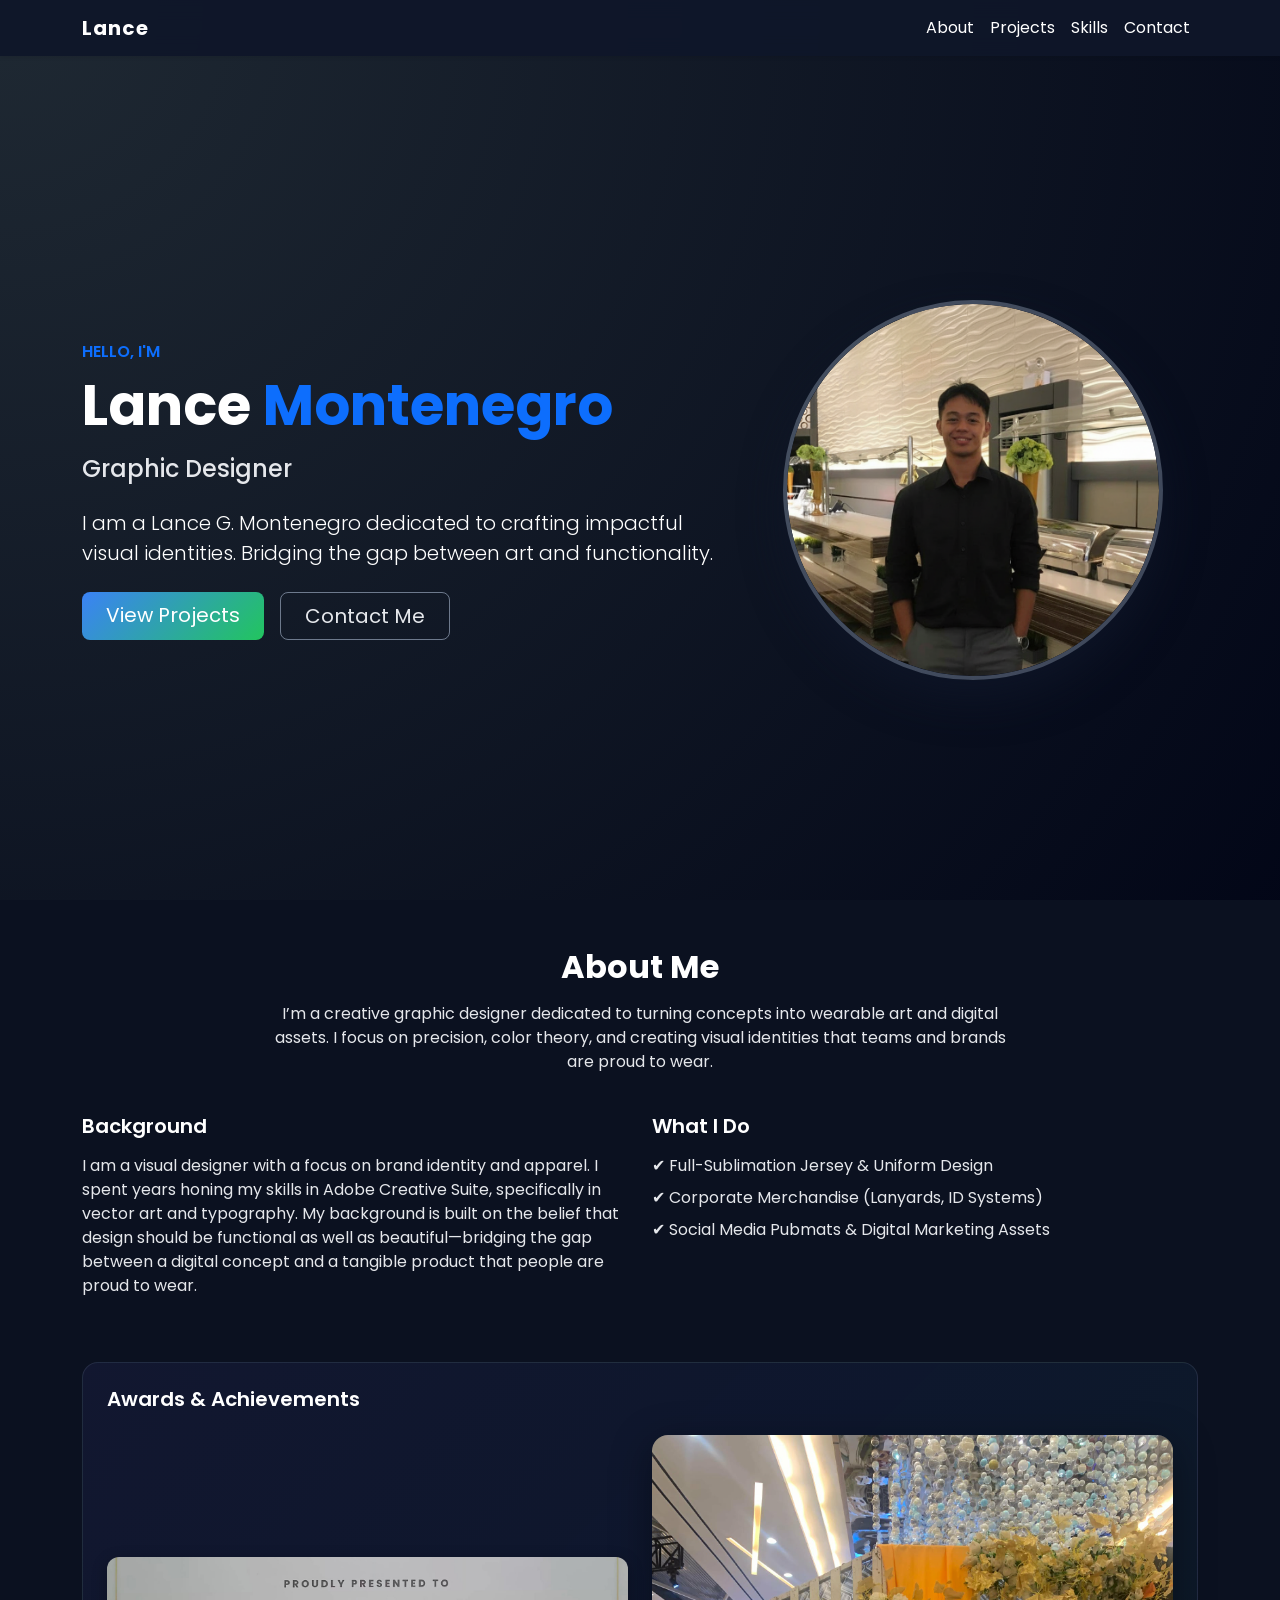
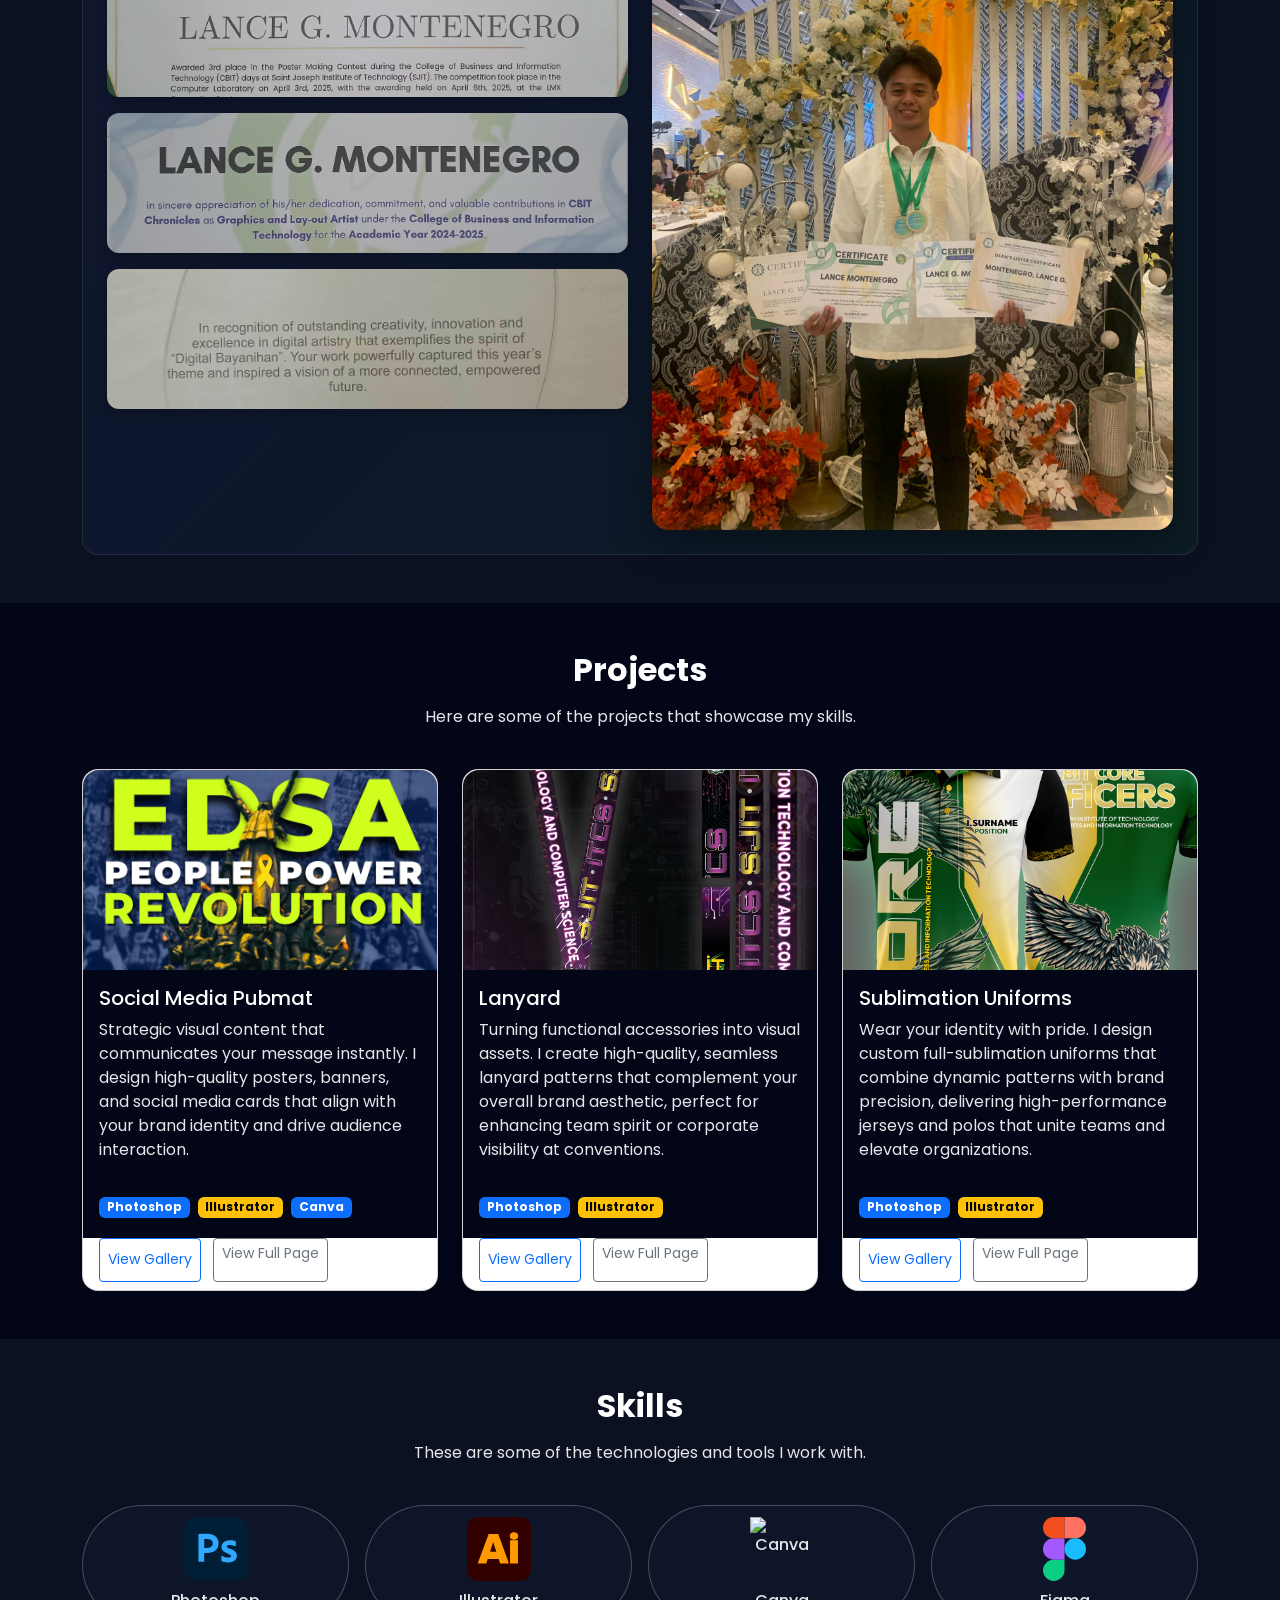
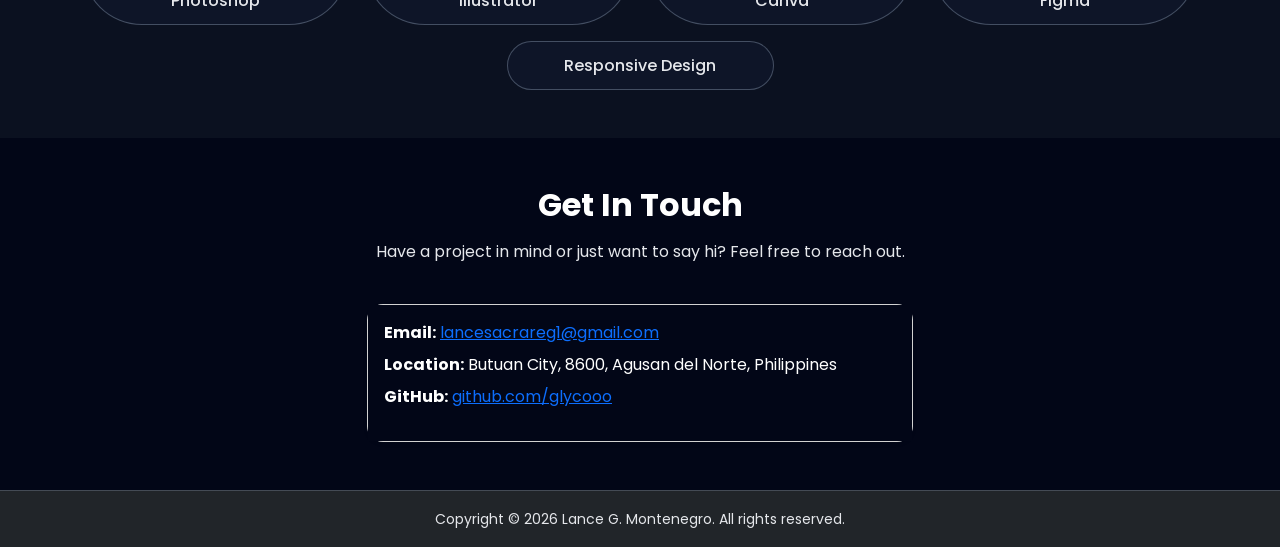
==== index.html @ 608c64fd "iniial commit" ====
<!DOCTYPE html>
<html lang="en">

<head>
  <meta charset="UTF-8" />
  <meta name="viewport" content="width=device-width, initial-scale=1, viewport-fit=cover" />
  <title>Lance | Portfolio</title>

  <!-- Bootstrap CSS -->
  <link
    href="https://cdn.jsdelivr.net/npm/bootstrap@5.3.3/dist/css/bootstrap.min.css"
    rel="stylesheet"
    integrity="sha384-QWTKZyjpPEjISv5WaRU9OFeRpok6YctnYmDr5pNlyT2bRjXh0JMhjY6hW+ALEwIH"
    crossorigin="anonymous"
  />

  <!-- Google Fonts -->
  <link rel="preconnect" href="https://fonts.googleapis.com">
  <link rel="preconnect" href="https://fonts.gstatic.com" crossorigin>
  <link href="https://fonts.googleapis.com/css2?family=Poppins:wght@300;400;600&display=swap" rel="stylesheet">

  <!-- Custom CSS -->
  <link rel="stylesheet" href="styles.css" />
</head>

<body>
  <!-- Navbar -->
  <nav class="navbar navbar-expand-lg navbar-dark bg-dark fixed-top shadow-sm">
    <div class="container">
      <a class="navbar-brand fw-bold" href="#hero">Lance</a>
      <button class="navbar-toggler" type="button" data-bs-toggle="collapse" data-bs-target="#navbarNav"
        aria-controls="navbarNav" aria-expanded="false" aria-label="Toggle navigation">
        <span class="navbar-toggler-icon"></span>
      </button>
      <div class="collapse navbar-collapse" id="navbarNav">
        <ul class="navbar-nav ms-auto">
          <li class="nav-item">
            <a class="nav-link" href="#about">About</a>
          </li>
          <li class="nav-item">
            <a class="nav-link" href="projects.html">Projects</a>
          </li>
          <li class="nav-item">
            <a class="nav-link" href="#skills">Skills</a>
          </li>
          <li class="nav-item">
            <a class="nav-link" href="#contact">Contact</a>
          </li>
        </ul>
      </div>
    </div>
  </nav>

  <!-- Hero Section -->
  <section id="hero" class="min-vh-100 d-flex align-items-center">
    <div class="container">
      <div class="row align-items-center">
        <div class="col-lg-7">
          <p class="text-uppercase text-primary fw-semibold mb-2">Hello, I'm</p>
          <h1 class="display-4 fw-bold mb-3">Lance <span class="text-primary">Montenegro</span></h1>
          <h2 class="h4 text-muted mb-4">Graphic Designer</h2>
          <p class="lead mb-4">
            I am a Lance G. Montenegro dedicated to crafting impactful visual identities. Bridging the gap between art and functionality.
          </p>
          <div class="d-flex flex-wrap gap-3">
            <a href="#projects" class="btn btn-primary btn-lg px-4">
              View Projects
            </a>
            <a href="#contact" class="btn btn-outline-light btn-lg px-4">
              Contact Me
            </a>
          </div>
        </div>
        <div class="col-lg-5 text-center mt-5 mt-lg-0">
          <div class="hero-avatar mx-auto hero-avatar-badge" id="heroAvatar" role="button" tabindex="0" aria-label="Click for a surprise">
            <img src="assets/profile.jpg" alt="Portrait of Lance Montenegro" />
          </div>
        </div>
      </div>
    </div>
  </section>

  <!-- About Section -->
  <section id="about" class="py-5 bg-light">
    <div class="container">
      <div class="row justify-content-center mb-4">
        <div class="col-lg-8 text-center">
          <h2 class="fw-bold mb-3">About Me</h2>
          <p class="text-muted">
            I’m a creative graphic designer dedicated to turning concepts into 
            wearable art and digital assets. I focus on precision, color theory, 
            and creating visual identities that teams and brands are proud to wear.
          </p>
        </div>
      </div>
      <div class="row gy-4">
        <div class="col-md-6">
          <h5 class="fw-semibold mb-3">Background</h5>
          <p class="text-muted">
            I am a visual designer with a focus on brand identity and apparel. 
            I spent years honing my skills in Adobe Creative Suite, specifically 
            in vector art and typography. My background is built on the belief that 
            design should be functional as well as beautiful—bridging the gap between 
            a digital concept and a tangible product that people are proud to wear.
          </p>
        </div>
        <div class="col-md-6">
          <h5 class="fw-semibold mb-3">What I Do</h5>
          <ul class="list-unstyled text-muted mb-0">
            <li class="mb-2">✔️ Full-Sublimation Jersey & Uniform Design</li>
            <li class="mb-2">✔️ Corporate Merchandise (Lanyards, ID Systems)</li>
            <li class="mb-2">✔️ Social Media Pubmats & Digital Marketing Assets</li>
          </ul>
        </div>
      </div>

      <!-- Awards Section -->
      <div class="awards-section mt-5 pt-4">
        <h5 class="fw-semibold mb-4">Awards & Achievements</h5>
        <div class="row g-4 align-items-center">
          <div class="col-lg-6">
            <div class="awards-cards">
              <div class="award-card" data-bs-toggle="modal" data-bs-target="#awardModal" data-img="assets/awards/award-1.jpg">
                <img src="assets/awards/award-1.jpg" alt="Award 1" loading="lazy" />
                <span class="award-card-overlay">Click to view</span>
              </div>
              <div class="award-card" data-bs-toggle="modal" data-bs-target="#awardModal" data-img="assets/awards/award-2.jpg">
                <img src="assets/awards/award-2.jpg" alt="Award 2" loading="lazy" />
                <span class="award-card-overlay">Click to view</span>
              </div>
              <div class="award-card" data-bs-toggle="modal" data-bs-target="#awardModal" data-img="assets/awards/award-3.jpg">
                <img src="assets/awards/award-3.jpg" alt="Award 3" loading="lazy" />
                <span class="award-card-overlay">Click to view</span>
              </div>
            </div>
          </div>
          <div class="col-lg-6">
            <div class="award-photo-wrap">
              <img src="assets/1cbe5796-7fe4-4bf7-ab11-9e828d15ffd9.jpg" alt="Lance Montenegro with awards and trophy" class="award-photo" loading="lazy" />
            </div>
          </div>
        </div>
      </div>
    </div>
  </section>

  <!-- Award Lightbox Modal -->
  <div class="modal fade gallery-modal" id="awardModal" tabindex="-1" aria-hidden="true">
    <div class="modal-dialog modal-dialog-centered modal-lg">
      <div class="modal-content">
        <div class="modal-header">
          <h5 class="modal-title">Award</h5>
          <button type="button" class="btn-close btn-close-white" data-bs-dismiss="modal" aria-label="Close"></button>
        </div>
        <div class="modal-body text-center p-0">
          <img id="awardModalImg" src="" alt="Award" class="img-fluid rounded-bottom" style="max-height: 80vh; width: auto;" />
        </div>
      </div>
    </div>
  </div>

  <!-- Projects Section -->
  <section id="projects" class="py-5">
    <div class="container">
      <div class="row justify-content-center mb-4">
        <div class="col-lg-8 text-center">
          <h2 class="fw-bold mb-3">Projects</h2>
          <p class="text-muted">
            Here are some of the projects that showcase my skills.
          </p>
        </div>
      </div>
      <div class="row g-4">
        <!-- Project Card 1 -->
        <div class="col-md-4">
          <div class="card h-100 shadow-sm">
            <img src="assets/Portfolio/pubmat/_Holiday 2025 FB post (6).jpg" class="card-img-top" alt="Social Media Pubmat preview" />
            <div class="card-body d-flex flex-column">
              <h5 class="card-title">Social Media Pubmat</h5>
              <p class="card-text text-muted flex-grow-1">
                Strategic visual content that communicates your message instantly. I design high-quality posters, banners, 
                and social media cards that align with your brand identity and drive audience interaction.
              </p>
              <div class="mt-3">
                <span class="badge text-bg-primary me-1 mb-1">Photoshop</span>
                <span class="badge text-bg-warning me-1 mb-1">Illustrator</span>
                <span class="badge text-bg-primary me-1 mb-1">Canva</span>
              </div>
            </div>
            <div class="card-footer bg-transparent border-0 pt-0">
              <button type="button" class="btn btn-sm btn-outline-primary me-2" data-bs-toggle="modal" data-bs-target="#pubmatGalleryModal">View Gallery</button>
              <a href="projects.html#pubmat" class="btn btn-sm btn-outline-secondary">View Full Page</a>
            </div>
          </div>
        </div>

        <!-- Project Card 2 -->
        <div class="col-md-4">
          <div class="card h-100 shadow-sm">
            <img src="assets/Portfolio/lanyard/ITCS LANYARD 3.jpg" class="card-img-top" alt="Lanyard design preview" />
            <div class="card-body d-flex flex-column">
              <h5 class="card-title">Lanyard</h5>
              <p class="card-text text-muted flex-grow-1">
                Turning functional accessories into visual assets. I create high-quality, seamless lanyard 
                patterns that complement your overall brand aesthetic, perfect for enhancing team spirit or
                 corporate visibility at conventions.
              </p>
              <div class="mt-3">
                <span class="badge text-bg-primary me-1 mb-1">Photoshop</span>
                <span class="badge text-bg-warning me-1 mb-1">Illustrator</span>
              </div>
            </div>
            <div class="card-footer bg-transparent border-0 pt-0">
              <button type="button" class="btn btn-sm btn-outline-primary me-2" data-bs-toggle="modal" data-bs-target="#lanyardGalleryModal">View Gallery</button>
              <a href="projects.html#lanyard" class="btn btn-sm btn-outline-secondary">View Full Page</a>
            </div>
          </div>
        </div>

        <!-- Project Card 3 -->
        <div class="col-md-4">
          <div class="card h-100 shadow-sm">
            <img src="assets/Portfolio/poloshirt/CORE.jpg" class="card-img-top" alt="Sublimation uniform preview" />
            <div class="card-body d-flex flex-column">
              <h5 class="card-title">Sublimation Uniforms</h5>
              <p class="card-text text-muted flex-grow-1">
                Wear your identity with pride. I design custom full-sublimation uniforms 
                that combine dynamic patterns with brand precision, delivering high-performance 
                jerseys and polos that unite teams and elevate organizations.
              </p>
              <div class="mt-3">
                <span class="badge text-bg-primary me-1 mb-1">Photoshop</span>
                <span class="badge text-bg-warning me-1 mb-1">Illustrator</span>
              </div>
            </div>
            <div class="card-footer bg-transparent border-0 pt-0">
              <button type="button" class="btn btn-sm btn-outline-primary me-2" data-bs-toggle="modal" data-bs-target="#uniformsGalleryModal">View Gallery</button>
              <a href="projects.html#jersey" class="btn btn-sm btn-outline-secondary">View Full Page</a>
            </div>
          </div>
        </div>
      </div>
    </div>
  </section>

  <!-- Gallery Modals -->
  <!-- Pubmat Gallery Modal -->
  <div class="modal fade gallery-modal" id="pubmatGalleryModal" tabindex="-1" aria-labelledby="pubmatGalleryModalLabel" aria-hidden="true">
    <div class="modal-dialog modal-xl modal-dialog-centered modal-dialog-scrollable">
      <div class="modal-content">
        <div class="modal-header">
          <h5 class="modal-title" id="pubmatGalleryModalLabel">Social Media Pubmat — Gallery</h5>
          <button type="button" class="btn-close btn-close-white" data-bs-dismiss="modal" aria-label="Close"></button>
        </div>
        <div class="modal-body">
          <p class="text-muted mb-4">Strategic visual content that communicates your message instantly. Posters, banners, and social media cards that align with your brand identity.</p>
          <div class="row g-3">
            <div class="col-6 col-md-4 col-lg-3"><img src="assets/Portfolio/pubmat/_Holiday 2025 FB post (1).jpg" class="gallery-img img-fluid rounded" alt="Pubmat design" loading="lazy" /></div>
            <div class="col-6 col-md-4 col-lg-3"><img src="assets/Portfolio/pubmat/_Holiday 2025 FB post (2).jpg" class="gallery-img img-fluid rounded" alt="Pubmat design" loading="lazy" /></div>
            <div class="col-6 col-md-4 col-lg-3"><img src="assets/Portfolio/pubmat/_Holiday 2025 FB post (3).jpg" class="gallery-img img-fluid rounded" alt="Pubmat design" loading="lazy" /></div>
            <div class="col-6 col-md-4 col-lg-3"><img src="assets/Portfolio/pubmat/_Holiday 2025 FB post (4).jpg" class="gallery-img img-fluid rounded" alt="Pubmat design" loading="lazy" /></div>
            <div class="col-6 col-md-4 col-lg-3"><img src="assets/Portfolio/pubmat/_Holiday 2025 FB post (5).jpg" class="gallery-img img-fluid rounded" alt="Pubmat design" loading="lazy" /></div>
            <div class="col-6 col-md-4 col-lg-3"><img src="assets/Portfolio/pubmat/_Holiday 2025 FB post (6).jpg" class="gallery-img img-fluid rounded" alt="Pubmat design" loading="lazy" /></div>
            <div class="col-6 col-md-4 col-lg-3"><img src="assets/Portfolio/pubmat/_Holiday 2025 FB post (7).jpg" class="gallery-img img-fluid rounded" alt="Pubmat design" loading="lazy" /></div>
            <div class="col-6 col-md-4 col-lg-3"><img src="assets/Portfolio/pubmat/_Holiday 2025 FB post.jpg" class="gallery-img img-fluid rounded" alt="Pubmat design" loading="lazy" /></div>
            <div class="col-6 col-md-4 col-lg-3"><img src="assets/Portfolio/pubmat/12thcbit 5.jpg" class="gallery-img img-fluid rounded" alt="Pubmat design" loading="lazy" /></div>
            <div class="col-6 col-md-4 col-lg-3"><img src="assets/Portfolio/pubmat/62.jpg" class="gallery-img img-fluid rounded" alt="Pubmat design" loading="lazy" /></div>
            <div class="col-6 col-md-4 col-lg-3"><img src="assets/Portfolio/pubmat/63.jpg" class="gallery-img img-fluid rounded" alt="Pubmat design" loading="lazy" /></div>
            <div class="col-6 col-md-4 col-lg-3"><img src="assets/Portfolio/pubmat/64.jpg" class="gallery-img img-fluid rounded" alt="Pubmat design" loading="lazy" /></div>
            <div class="col-6 col-md-4 col-lg-3"><img src="assets/Portfolio/pubmat/65.jpg" class="gallery-img img-fluid rounded" alt="Pubmat design" loading="lazy" /></div>
            <div class="col-6 col-md-4 col-lg-3"><img src="assets/Portfolio/pubmat/66.jpg" class="gallery-img img-fluid rounded" alt="Pubmat design" loading="lazy" /></div>
            <div class="col-6 col-md-4 col-lg-3"><img src="assets/Portfolio/pubmat/67.jpg" class="gallery-img img-fluid rounded" alt="Pubmat design" loading="lazy" /></div>
            <div class="col-6 col-md-4 col-lg-3"><img src="assets/Portfolio/pubmat/con bday.jpg" class="gallery-img img-fluid rounded" alt="Pubmat design" loading="lazy" /></div>
            <div class="col-6 col-md-4 col-lg-3"><img src="assets/Portfolio/pubmat/LOGO POSTER.jpg" class="gallery-img img-fluid rounded" alt="Pubmat design" loading="lazy" /></div>
            <div class="col-6 col-md-4 col-lg-3"><img src="assets/Portfolio/pubmat/Montenegro, Lance G..jpg" class="gallery-img img-fluid rounded" alt="Pubmat design" loading="lazy" /></div>
            <div class="col-6 col-md-4 col-lg-3"><img src="assets/Portfolio/pubmat/Robotics Poster.jpg" class="gallery-img img-fluid rounded" alt="Pubmat design" loading="lazy" /></div>
          </div>
        </div>
      </div>
    </div>
  </div>

  <!-- Lanyard Gallery Modal -->
  <div class="modal fade gallery-modal" id="lanyardGalleryModal" tabindex="-1" aria-labelledby="lanyardGalleryModalLabel" aria-hidden="true">
    <div class="modal-dialog modal-xl modal-dialog-centered modal-dialog-scrollable">
      <div class="modal-content">
        <div class="modal-header">
          <h5 class="modal-title" id="lanyardGalleryModalLabel">Lanyard — Gallery</h5>
          <button type="button" class="btn-close btn-close-white" data-bs-dismiss="modal" aria-label="Close"></button>
        </div>
        <div class="modal-body">
          <p class="text-muted mb-4">High-quality, seamless lanyard patterns that complement your brand aesthetic. Perfect for team spirit and corporate visibility.</p>
          <div class="row g-3">
            <div class="col-6 col-md-4 col-lg-3"><img src="assets/Portfolio/lanyard/AFTECH LANYARD.png" class="gallery-img img-fluid rounded" alt="Lanyard design" loading="lazy" /></div>
            <div class="col-6 col-md-4 col-lg-3"><img src="assets/Portfolio/lanyard/DICT lanyard 2.jpg" class="gallery-img img-fluid rounded" alt="Lanyard design" loading="lazy" /></div>
            <div class="col-6 col-md-4 col-lg-3"><img src="assets/Portfolio/lanyard/ITCS LANYARD 1.jpg" class="gallery-img img-fluid rounded" alt="Lanyard design" loading="lazy" /></div>
            <div class="col-6 col-md-4 col-lg-3"><img src="assets/Portfolio/lanyard/ITCS LANYARD 3.jpg" class="gallery-img img-fluid rounded" alt="Lanyard design" loading="lazy" /></div>
          </div>
        </div>
      </div>
    </div>
  </div>

  <!-- Sublimation Uniforms Gallery Modal -->
  <div class="modal fade gallery-modal" id="uniformsGalleryModal" tabindex="-1" aria-labelledby="uniformsGalleryModalLabel" aria-hidden="true">
    <div class="modal-dialog modal-xl modal-dialog-centered modal-dialog-scrollable">
      <div class="modal-content">
        <div class="modal-header">
          <h5 class="modal-title" id="uniformsGalleryModalLabel">Sublimation Uniforms — Gallery</h5>
          <button type="button" class="btn-close btn-close-red" data-bs-dismiss="modal" aria-label="Close"></button>
        </div>
        <div class="modal-body">
          <p class="text-muted mb-4">Custom full-sublimation uniforms that combine dynamic patterns with brand precision. Jerseys and polos that unite teams and elevate organizations.</p>
          <div class="row g-3">
            <div class="col-6 col-md-4 col-lg-3"><img src="assets/Portfolio/poloshirt/badminton.jpg" class="gallery-img img-fluid rounded" alt="Sublimation uniform" loading="lazy" /></div>
            <div class="col-6 col-md-4 col-lg-3"><img src="assets/Portfolio/poloshirt/basketball.jpg" class="gallery-img img-fluid rounded" alt="Sublimation uniform" loading="lazy" /></div>
            <div class="col-6 col-md-4 col-lg-3"><img src="assets/Portfolio/poloshirt/3.jpg" class="gallery-img img-fluid rounded" alt="Sublimation uniform" loading="lazy" /></div>
            <div class="col-6 col-md-4 col-lg-3"><img src="assets/Portfolio/poloshirt/5.jpg" class="gallery-img img-fluid rounded" alt="Sublimation uniform" loading="lazy" /></div>
            <div class="col-6 col-md-4 col-lg-3"><img src="assets/Portfolio/poloshirt/district 2.jpg" class="gallery-img img-fluid rounded" alt="Sublimation uniform" loading="lazy" /></div>
            <div class="col-6 col-md-4 col-lg-3"><img src="assets/Portfolio/poloshirt/marketsite.jpg" class="gallery-img img-fluid rounded" alt="Sublimation uniform" loading="lazy" /></div>
            <div class="col-6 col-md-4 col-lg-3"><img src="assets/Portfolio/poloshirt/OJT 2.jpg" class="gallery-img img-fluid rounded" alt="Sublimation uniform" loading="lazy" /></div>
            <div class="col-6 col-md-4 col-lg-3"><img src="assets/Portfolio/poloshirt/OJT6.jpg" class="gallery-img img-fluid rounded" alt="Sublimation uniform" loading="lazy" /></div>
            <div class="col-6 col-md-4 col-lg-3"><img src="assets/Portfolio/poloshirt/OJT7.jpg" class="gallery-img img-fluid rounded" alt="Sublimation uniform" loading="lazy" /></div>
          </div>
        </div>
      </div>
    </div>
  </div>

  <!-- Skills Section -->
  <section id="skills" class="py-5 bg-light">
    <div class="container">
      <div class="row justify-content-center mb-4">
        <div class="col-lg-8 text-center">
          <h2 class="fw-bold mb-3">Skills</h2>
          <p class="text-muted">
            These are some of the technologies and tools I work with.
          </p>
        </div>
      </div>
      <div class="row g-3 justify-content-center">
        <div class="col-6 col-md-3">
          <div class="skill-pill">
            <img src="assets/logos/Adobe_Photoshop_CC_icon.svg" alt="Photoshop" class="skill-logo" />
            Photoshop
          </div>
        </div>
        <div class="col-6 col-md-3">
          <div class="skill-pill">
            <img src="assets/logos/Adobe_Illustrator_CC_icon.svg" alt="Illustrator" class="skill-logo" />
            Illustrator
          </div>
        </div>
        <div class="col-6 col-md-3">
          <div class="skill-pill">
            <img src="assets/logos/Canva-icon-logo.svg" alt="Canva" class="skill-logo" />
            Canva
          </div>
        </div>
        <div class="col-6 col-md-3">
          <div class="skill-pill">
            <img src="assets/logos/Figma-logo.svg" alt="Figma" class="skill-logo" />
            Figma
          </div>
        </div>
        <div class="col-6 col-md-3">
          <div class="skill-pill">Responsive Design</div>
        </div>
      </div>
    </div>
  </section>

  <!-- Contact Section -->
  <section id="contact" class="py-5">
    <div class="container">
      <div class="row justify-content-center mb-4">
        <div class="col-lg-8 text-center">
          <h2 class="fw-bold mb-3">Get In Touch</h2>
          <p class="text-muted">
            Have a project in mind or just want to say hi? Feel free to reach out.
          </p>
        </div>
      </div>
      <div class="row justify-content-center">
        <div class="col-lg-6">
          <!-- Simple contact info (you can switch to a real form if you have backend/email service) -->
          <div class="card shadow-sm">
            <div class="card-body">
              <p class="mb-2"><strong>Email:</strong> <a href="mailto:lancesacrareg1@gmail.com">lancesacrareg1@gmail.com</a></p>
              <p class="mb-2"><strong>Location:</strong> Butuan City, 8600, Agusan del Norte, Philippines</p>
              <p class="mb-3"><strong>GitHub:</strong> <a href="https://github.com/glycooo" target="_blank" rel="noopener noreferrer">github.com/glycooo</a></p>
            </div>
          </div>
        </div>
      </div>
    </div>
  </section>

  <!-- Footer -->
  <footer class="py-3 bg-dark text-center text-muted">
    <div class="container">
      <small>Copyright © <span id="year"></span> Lance G. Montenegro. All rights reserved.</small>
    </div>
  </footer>

  <!-- Bootstrap JS Bundle (includes Popper) -->
  <script
    src="https://cdn.jsdelivr.net/npm/bootstrap@5.3.3/dist/js/bootstrap.bundle.min.js"
    integrity="sha384-YvpcrYf0tY3lHB60NNkmXc5s9fDVZLESaAA55NDzOxhy9GkcIdslK1eN7N6jIeHz"
    crossorigin="anonymous"
  ></script>

  <!-- Small JS snippet to update the year -->
  <script>
    document.getElementById('year').textContent = new Date().getFullYear();

    // Hero avatar badge - wiggle on single tap, flip on double tap (works on mobile)
    var heroAvatar = document.getElementById('heroAvatar');
    if (heroAvatar) {
      var clickTimeout;
      function wiggleBadge() {
        heroAvatar.classList.remove('hero-avatar-wiggle', 'hero-avatar-flip');
        heroAvatar.offsetWidth;
        heroAvatar.classList.add('hero-avatar-wiggle');
        setTimeout(function () { heroAvatar.classList.remove('hero-avatar-wiggle'); }, 600);
      }
      function flipBadge() {
        heroAvatar.classList.remove('hero-avatar-wiggle', 'hero-avatar-flip');
        heroAvatar.offsetWidth;
        heroAvatar.classList.add('hero-avatar-flip');
        setTimeout(function () { heroAvatar.classList.remove('hero-avatar-flip'); }, 800);
      }
      function handleTap() {
        if (clickTimeout) {
          clearTimeout(clickTimeout);
          clickTimeout = null;
          flipBadge();
        } else {
          clickTimeout = setTimeout(function () {
            clickTimeout = null;
            wiggleBadge();
          }, 300);
        }
      }
      heroAvatar.addEventListener('click', handleTap);
      heroAvatar.addEventListener('touchend', function (e) {
        e.preventDefault();
        handleTap();
      }, { passive: false });
      heroAvatar.addEventListener('keydown', function (e) {
        if (e.key === 'Enter' || e.key === ' ') {
          e.preventDefault();
          handleTap();
        }
      });
    }

    // Award card click: pass image to modal
    document.getElementById('awardModal').addEventListener('show.bs.modal', function (e) {
      var trigger = e.relatedTarget;
      var imgSrc = trigger ? trigger.getAttribute('data-img') : '';
      document.getElementById('awardModalImg').src = imgSrc || '';
    });

    // Swipe down to close modals on mobile
    function initSwipeToCloseModals() {
      var modals = document.querySelectorAll('.modal');
      modals.forEach(function (modal) {
        var startY = 0;
        modal.addEventListener('touchstart', function (e) {
          startY = e.touches[0].clientY;
        }, { passive: true });
        modal.addEventListener('touchend', function (e) {
          var endY = e.changedTouches[0].clientY;
          if (endY - startY > 80 && modal.classList.contains('show')) {
            var bsModal = bootstrap.Modal.getInstance(modal);
            if (bsModal) bsModal.hide();
          }
        }, { passive: true });
      });
    }
    if (typeof bootstrap !== 'undefined') initSwipeToCloseModals();
  </script>
</body>

</html>
---- styles.css ----
/* Global styles */
body {
  font-family: "Poppins", system-ui, -apple-system, BlinkMacSystemFont, "Segoe UI",
    sans-serif;
  background: radial-gradient(circle at top left, #1f2933 0, #020617 40%, #020617 100%);
  color: #ffffff;
}

/* Mobile touch: prevent tap delay, style tap highlight */
* {
  -webkit-tap-highlight-color: rgba(59, 130, 246, 0.2);
}

/* Make all basic text white or very light */
p,
h1,
h2,
h3,
h4,
h5,
h6,
.card-title,
.card-text,
.list-unstyled,
.navbar,
.navbar-brand,
.nav-link {
  color: #ffffff !important;
}

/* Slightly softer for "muted" text */
.text-muted {
  color: #e5e7eb !important;
}

section {
  scroll-margin-top: 80px; /* offset for fixed navbar */
}

/* Navbar */
.navbar {
  background: rgba(15, 23, 42, 0.95) !important;
  backdrop-filter: blur(10px);
}

.navbar-brand {
  letter-spacing: 0.05em;
}

.nav-link {
  position: relative;
}

.nav-link::after {
  content: "";
  position: absolute;
  left: 0;
  bottom: 0;
  width: 0;
  height: 2px;
  background: linear-gradient(90deg, #3b82f6, #22c55e);
  transition: width 0.2s ease-in-out;
}

.nav-link:hover::after,
.nav-link:focus::after {
  width: 100%;
}

/* Hero */
#hero {
  padding-top: 80px;
}

.hero-avatar {
  width: 380px;
  height: 380px;
  border-radius: 999px;
  border: 4px solid rgba(148, 163, 184, 0.4);
  overflow: hidden;
  box-shadow: 0 20px 40px rgba(15, 23, 42, 0.7);
  transition: transform 0.3s ease, box-shadow 0.3s ease;
}

.hero-avatar-badge {
  cursor: pointer;
  touch-action: manipulation;
  -webkit-tap-highlight-color: transparent;
}

.hero-avatar-badge:hover {
  transform: scale(1.03);
  box-shadow: 0 25px 50px rgba(59, 130, 246, 0.3);
}

.hero-avatar-badge:active {
  transform: scale(0.98);
}

.hero-avatar-badge {
  perspective: 1000px;
}

.hero-avatar-badge.hero-avatar-wiggle {
  animation: badge-wiggle 0.6s ease-in-out;
}

.hero-avatar-badge.hero-avatar-flip {
  animation: badge-flip 0.8s ease-in-out;
}

@keyframes badge-wiggle {
  0%, 100% { transform: rotate(0deg); }
  15% { transform: rotate(-12deg); }
  30% { transform: rotate(12deg); }
  45% { transform: rotate(-8deg); }
  60% { transform: rotate(8deg); }
  75% { transform: rotate(-4deg); }
}

@keyframes badge-flip {
  0% { transform: rotateY(0deg); }
  50% { transform: rotateY(180deg); }
  100% { transform: rotateY(360deg); }
}

.hero-avatar img {
  width: 100%;
  height: 100%;
  object-fit: cover;
  border-radius: 999px;
}

/* Cards and sections */
.card {
  border-radius: 1rem;
}

/* Project card preview images */
.card-img-top {
  height: 200px;
  object-fit: cover;
  border-radius: 1rem 1rem 0 0;
}

.card-body {
  background: #020617;
}

.card-footer {
  background: #020617;
}

section.bg-light {
  background: #0b1120 !important;
}

/* Skill pills */
.skill-pill {
  background: rgba(15, 23, 42, 0.9);
  border-radius: 999px;
  padding: 0.7rem 1rem;
  text-align: center;
  border: 1px solid rgba(148, 163, 184, 0.4);
  color: #e5e7eb;
  font-weight: 500;
  display: flex;
  flex-direction: column;
  align-items: center;
  gap: 0.5rem;
}

.skill-pill .skill-logo {
  width: 64px;
  height: 64px;
  object-fit: contain;
}

/* Buttons - touch feedback */
.btn {
  touch-action: manipulation;
  min-height: 44px;
}
.btn:active {
  transform: scale(0.97);
}

.btn-primary {
  background: linear-gradient(135deg, #3b82f6, #22c55e);
  border: none;
}

.btn-primary:hover {
  filter: brightness(1.05);
}

.btn-outline-light {
  border-color: rgba(148, 163, 184, 0.7);
  color: #e5e7eb;
}

.btn-outline-light:hover {
  background: rgba(148, 163, 184, 0.2);
}

/* Footer */
footer {
  border-top: 1px solid rgba(148, 163, 184, 0.3);
}

/* Gallery Modals - Dark Mode */
.gallery-modal .modal-content {
  background: linear-gradient(180deg, #0f172a 0%, #020617 100%);
  border: 1px solid rgba(148, 163, 184, 0.3);
  border-radius: 1rem;
  box-shadow: 0 25px 50px -12px rgba(0, 0, 0, 0.5);
}

.gallery-modal .modal-header {
  border-bottom: 1px solid rgba(148, 163, 184, 0.2);
  padding: 1.25rem 1.5rem;
}

.gallery-modal .modal-title {
  color: #ffffff !important;
  font-weight: 600;
}

.gallery-modal .modal-body {
  padding: 1.5rem;
}

.gallery-modal .btn-close-white {
  filter: brightness(0) invert(1);
  opacity: 0.8;
}

.gallery-modal .btn-close-white:hover {
  opacity: 1;
}

.gallery-modal .gallery-img {
  width: 100%;
  height: 200px;
  object-fit: cover;
  cursor: pointer;
  transition: transform 0.2s ease, box-shadow 0.2s ease;
}

.gallery-modal .gallery-img:hover {
  transform: scale(1.02);
  box-shadow: 0 8px 25px rgba(59, 130, 246, 0.2);
}

/* Touch-friendly interactive elements */
.award-card,
.project-gallery-img,
.btn,
.skill-pill {
  touch-action: manipulation;
}
.award-card:active,
.project-gallery-img:active {
  opacity: 0.9;
}

/* Projects page gallery images */
.project-gallery-img {
  width: 100%;
  height: 220px;
  object-fit: cover;
  cursor: pointer;
  transition: transform 0.2s ease, box-shadow 0.2s ease;
}

.project-gallery-img:hover {
  transform: scale(1.02);
  box-shadow: 0 8px 25px rgba(59, 130, 246, 0.2);
}

/* Awards section - About Me */
.awards-section {
  background: linear-gradient(135deg, rgba(99, 102, 241, 0.08) 0%, rgba(59, 130, 246, 0.06) 50%, rgba(34, 197, 94, 0.06) 100%);
  border-radius: 1rem;
  padding: 1.5rem;
  border: 1px solid rgba(148, 163, 184, 0.15);
}

.awards-cards {
  display: flex;
  flex-direction: column;
  gap: 1rem;
}

.award-card {
  position: relative;
  border-radius: 0.75rem;
  overflow: hidden;
  cursor: pointer;
  box-shadow: 0 4px 15px rgba(0, 0, 0, 0.3);
  transition: transform 0.3s ease, box-shadow 0.3s ease;
}

.award-card:hover {
  transform: translateY(-4px) scale(1.02);
  box-shadow: 0 12px 30px rgba(59, 130, 246, 0.25);
}

.award-card img {
  width: 100%;
  height: 140px;
  object-fit: cover;
  display: block;
  transition: filter 0.3s ease;
}

.award-card:hover img {
  filter: brightness(0.85);
}

.award-card-overlay {
  position: absolute;
  bottom: 0;
  left: 0;
  right: 0;
  padding: 0.5rem;
  background: linear-gradient(transparent, rgba(0, 0, 0, 0.8));
  color: #fff;
  font-size: 0.85rem;
  opacity: 0;
  transform: translateY(10px);
  transition: opacity 0.3s ease, transform 0.3s ease;
}

.award-card:hover .award-card-overlay {
  opacity: 1;
  transform: translateY(0);
}

.award-photo-wrap {
  border-radius: 1rem;
  overflow: hidden;
  box-shadow: 0 10px 40px rgba(0, 0, 0, 0.4);
  transition: transform 0.3s ease, box-shadow 0.3s ease;
}

.award-photo-wrap:hover {
  transform: scale(1.02);
  box-shadow: 0 15px 50px rgba(59, 130, 246, 0.2);
}

.award-photo {
  width: 100%;
  height: auto;
  display: block;
  object-fit: cover;
}
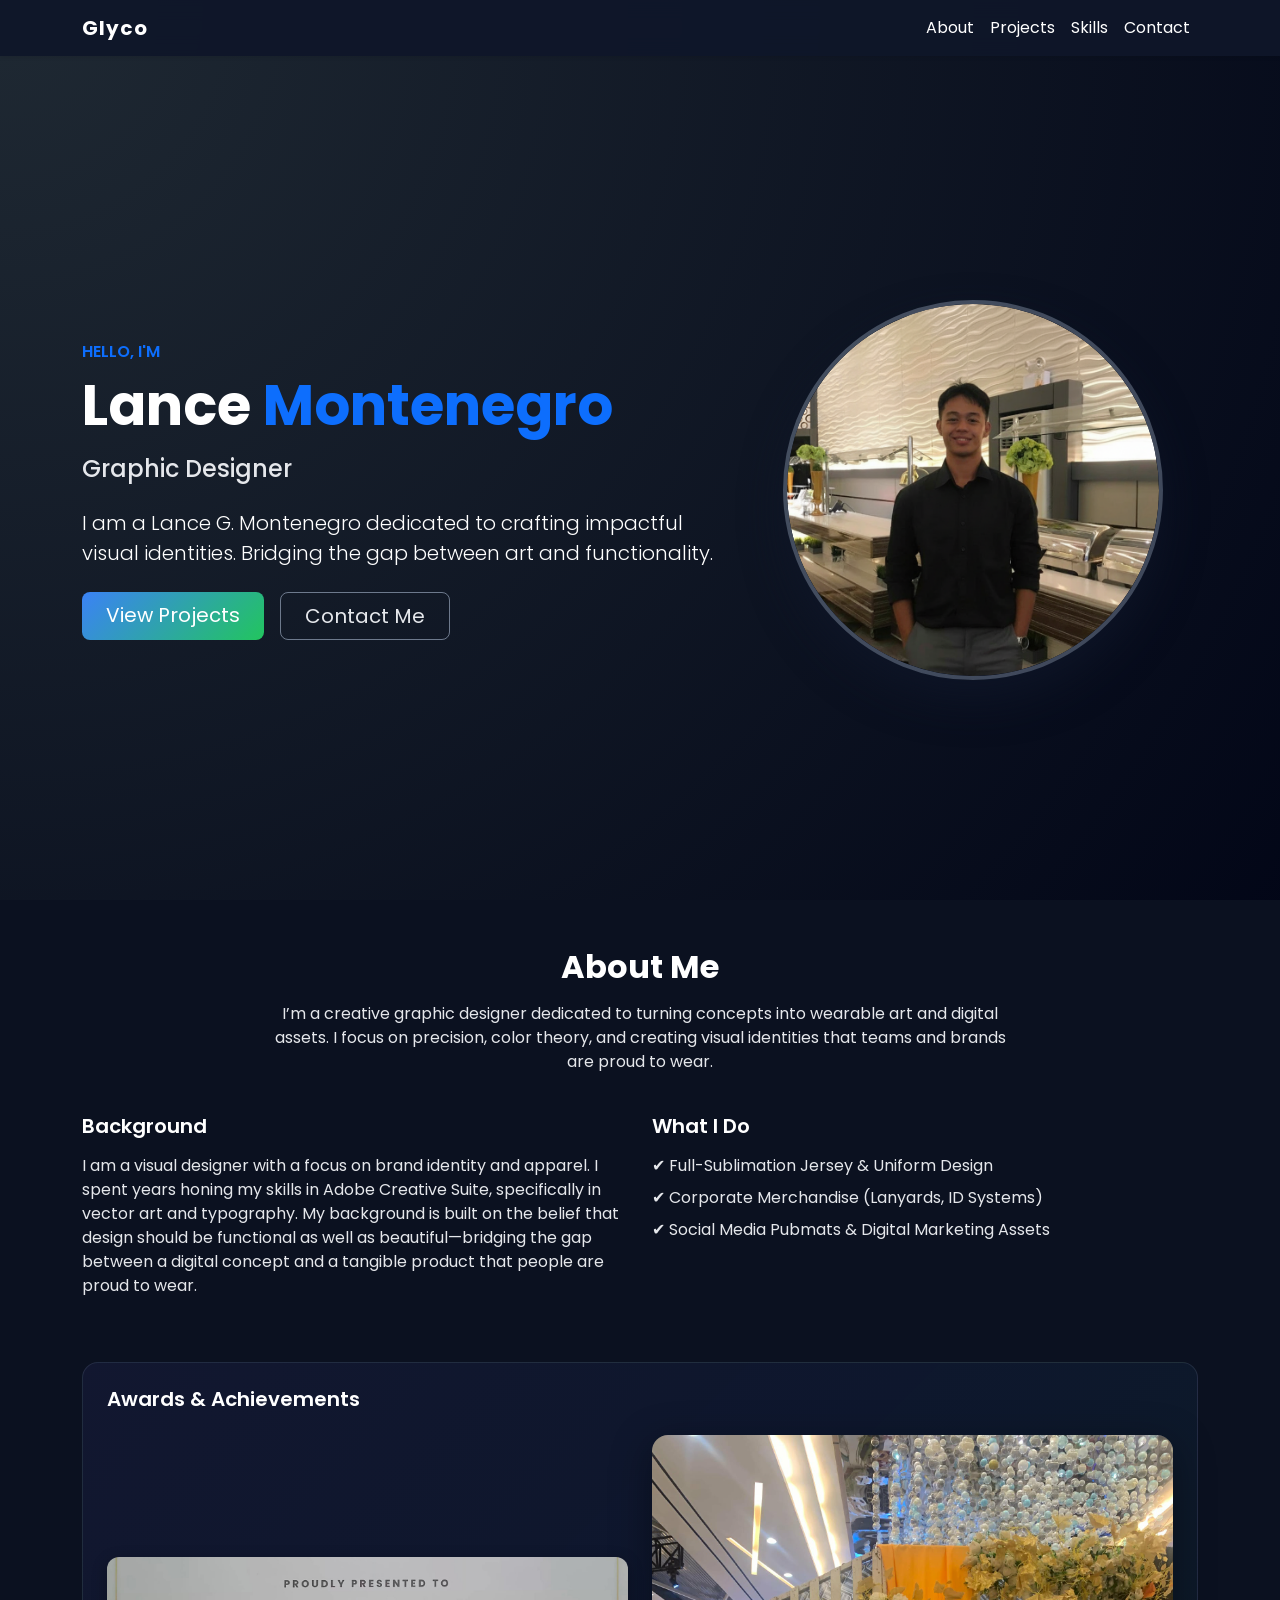
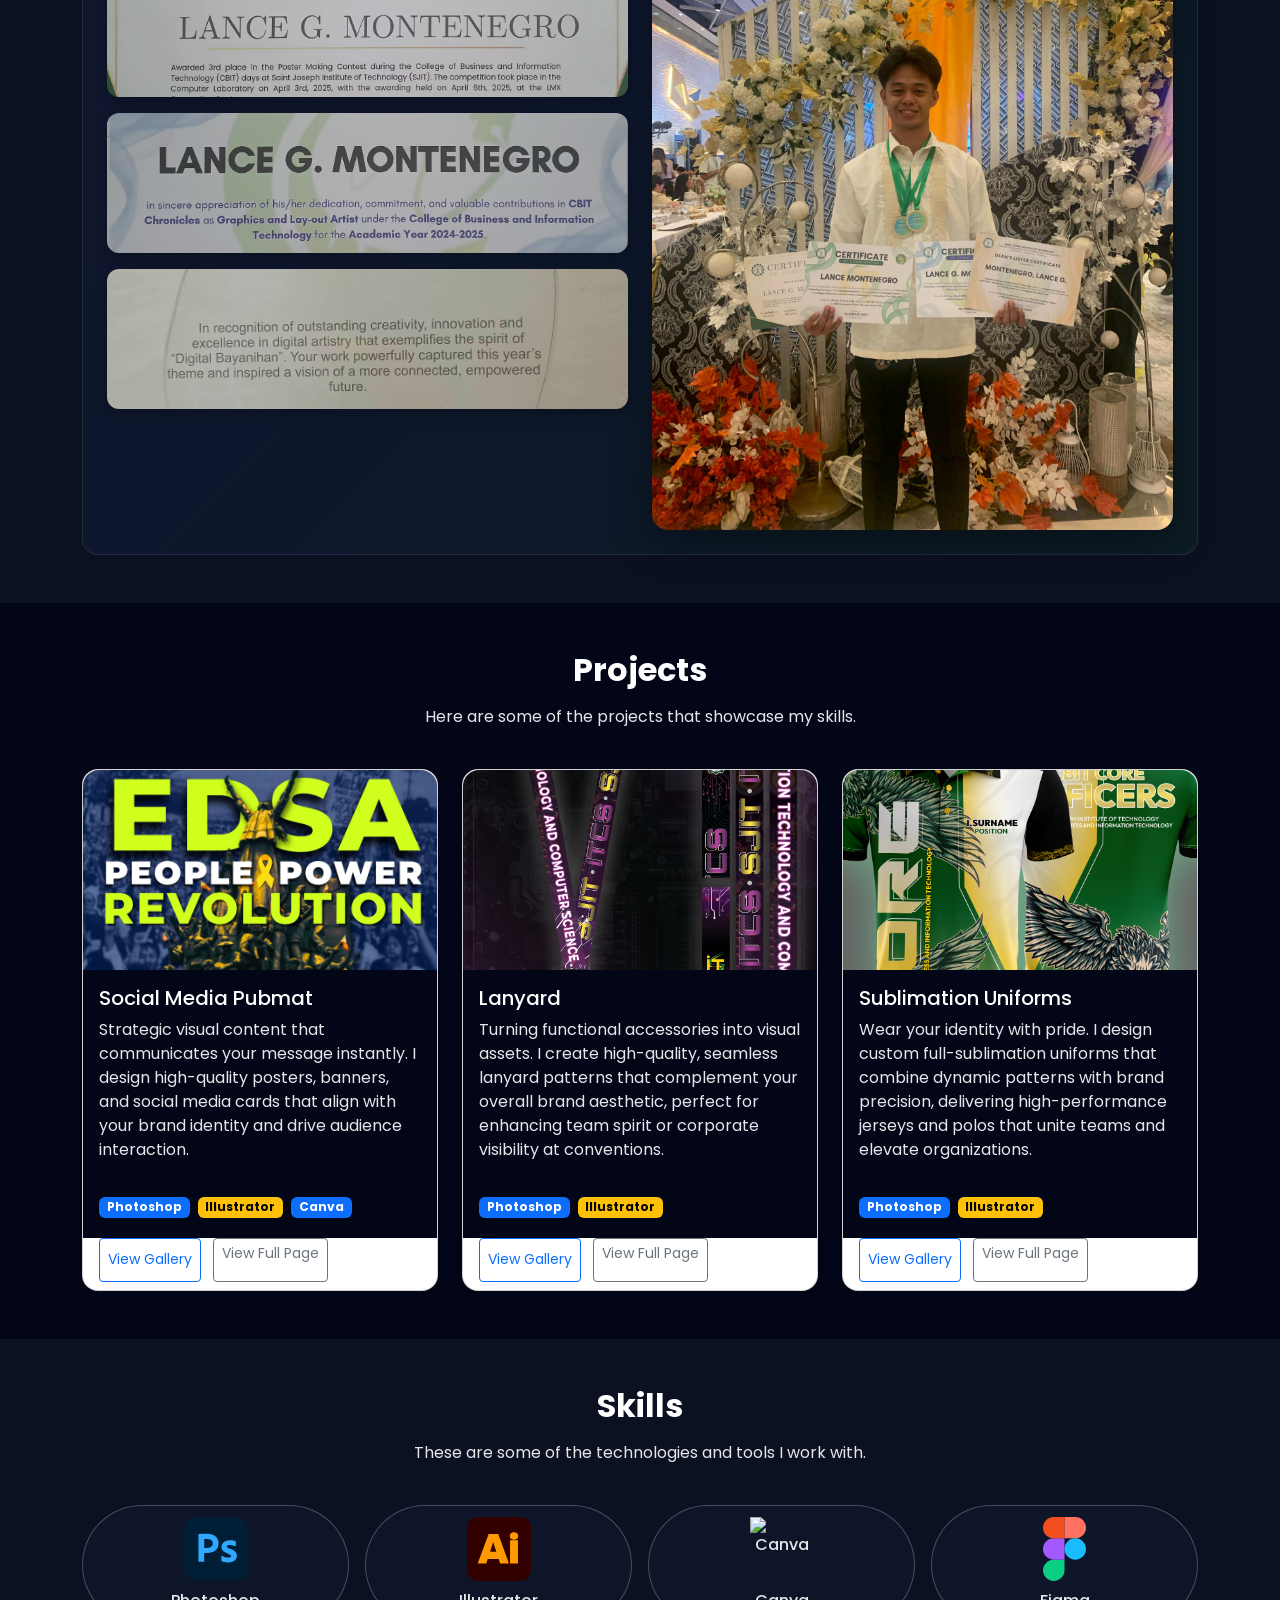
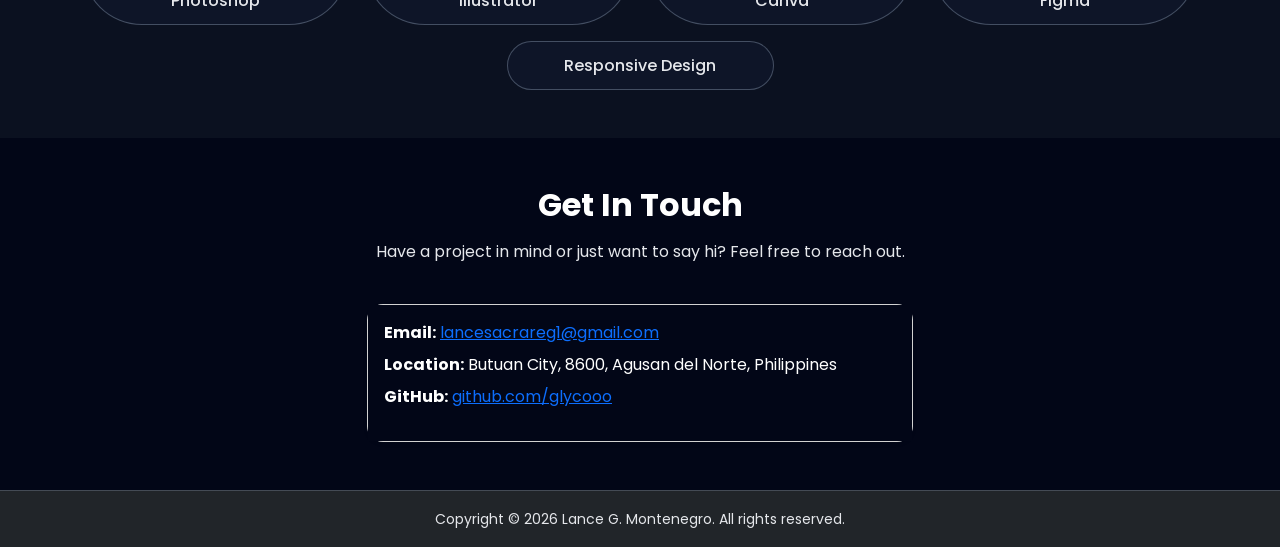
==== commit ac40139f: "changed hero name" ====
--- a/index.html
+++ b/index.html
@@ -4,7 +4,7 @@
 <head>
   <meta charset="UTF-8" />
   <meta name="viewport" content="width=device-width, initial-scale=1, viewport-fit=cover" />
-  <title>Lance | Portfolio</title>
+  <title>BLCKMTN | Portfolio</title>
 
   <!-- Bootstrap CSS -->
   <link
@@ -27,7 +27,7 @@
   <!-- Navbar -->
   <nav class="navbar navbar-expand-lg navbar-dark bg-dark fixed-top shadow-sm">
     <div class="container">
-      <a class="navbar-brand fw-bold" href="#hero">Lance</a>
+      <a class="navbar-brand fw-bold" href="#hero">Glyco</a>
       <button class="navbar-toggler" type="button" data-bs-toggle="collapse" data-bs-target="#navbarNav"
         aria-controls="navbarNav" aria-expanded="false" aria-label="Toggle navigation">
         <span class="navbar-toggler-icon"></span>
@@ -307,7 +307,7 @@
       <div class="modal-content">
         <div class="modal-header">
           <h5 class="modal-title" id="uniformsGalleryModalLabel">Sublimation Uniforms — Gallery</h5>
-          <button type="button" class="btn-close btn-close-red" data-bs-dismiss="modal" aria-label="Close"></button>
+          <button type="button" class="btn-close btn-close-white" data-bs-dismiss="modal" aria-label="Close"></button>
         </div>
         <div class="modal-body">
           <p class="text-muted mb-4">Custom full-sublimation uniforms that combine dynamic patterns with brand precision. Jerseys and polos that unite teams and elevate organizations.</p>
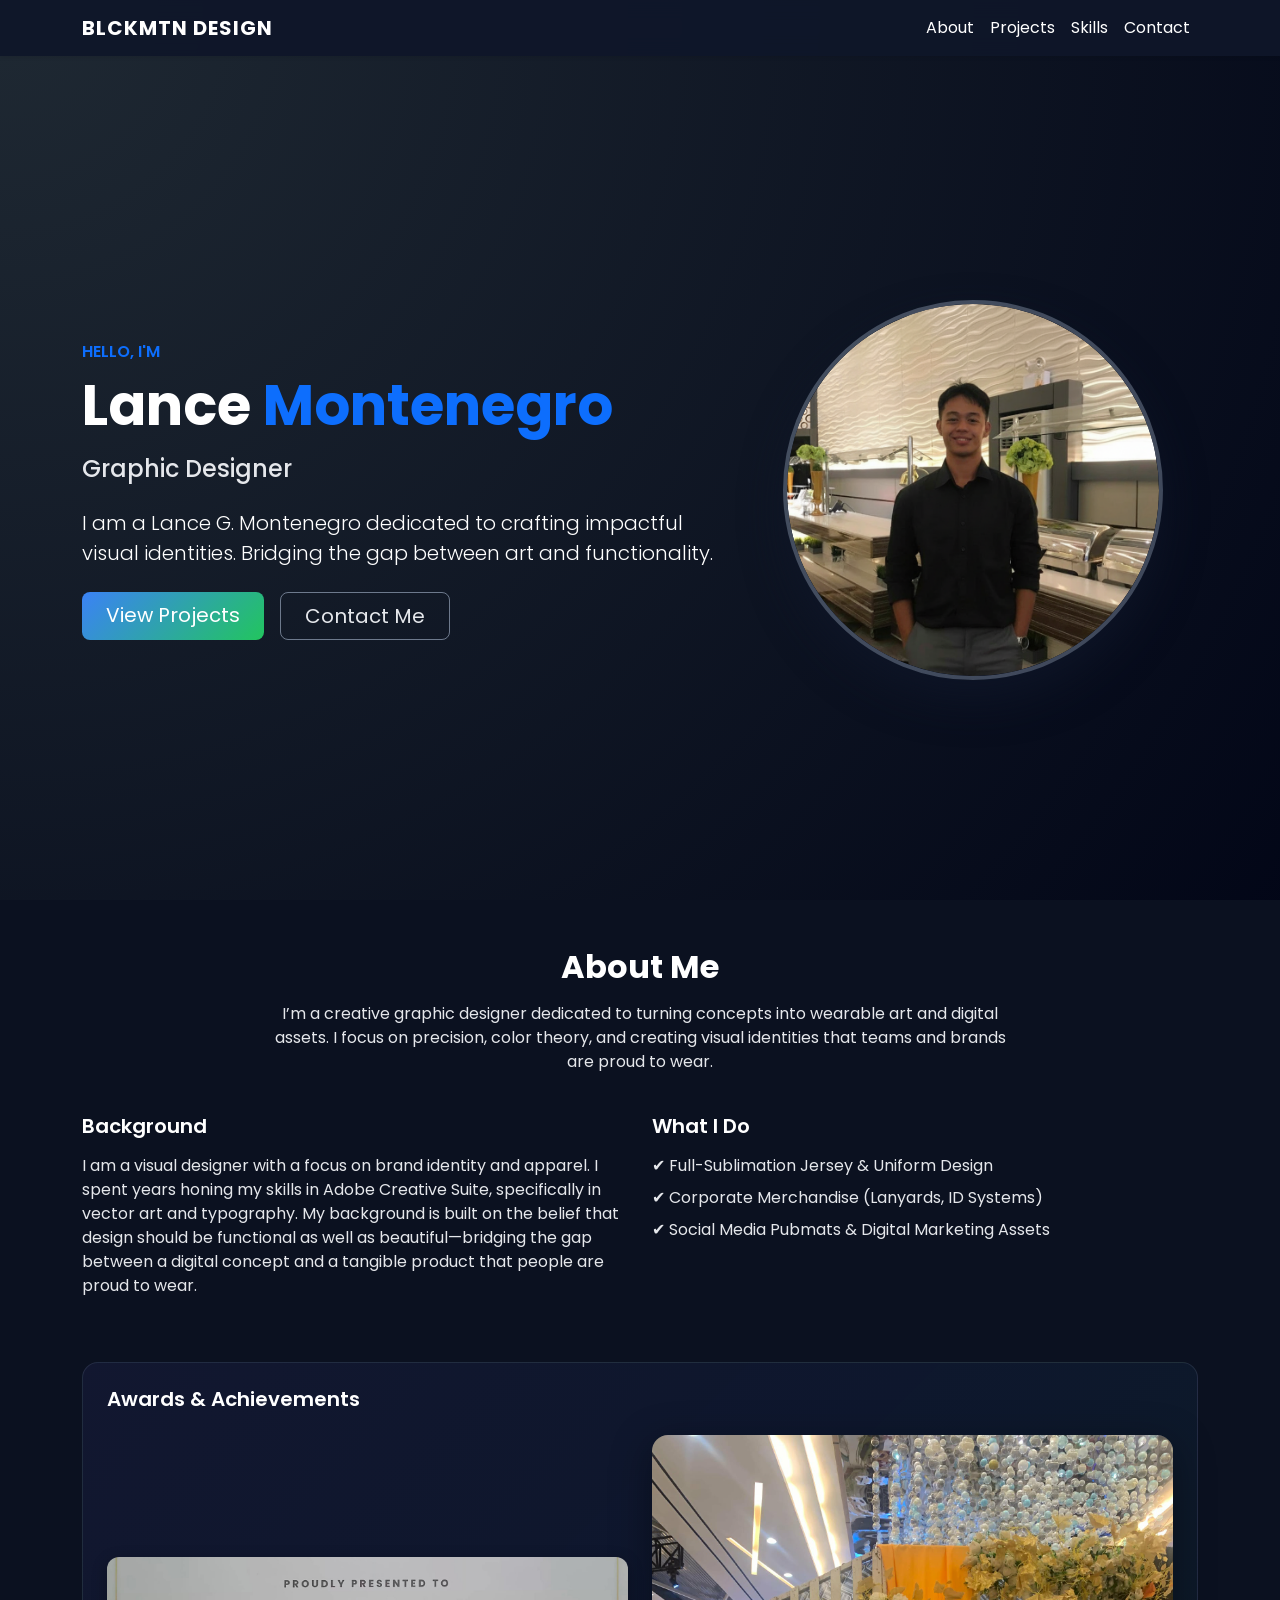
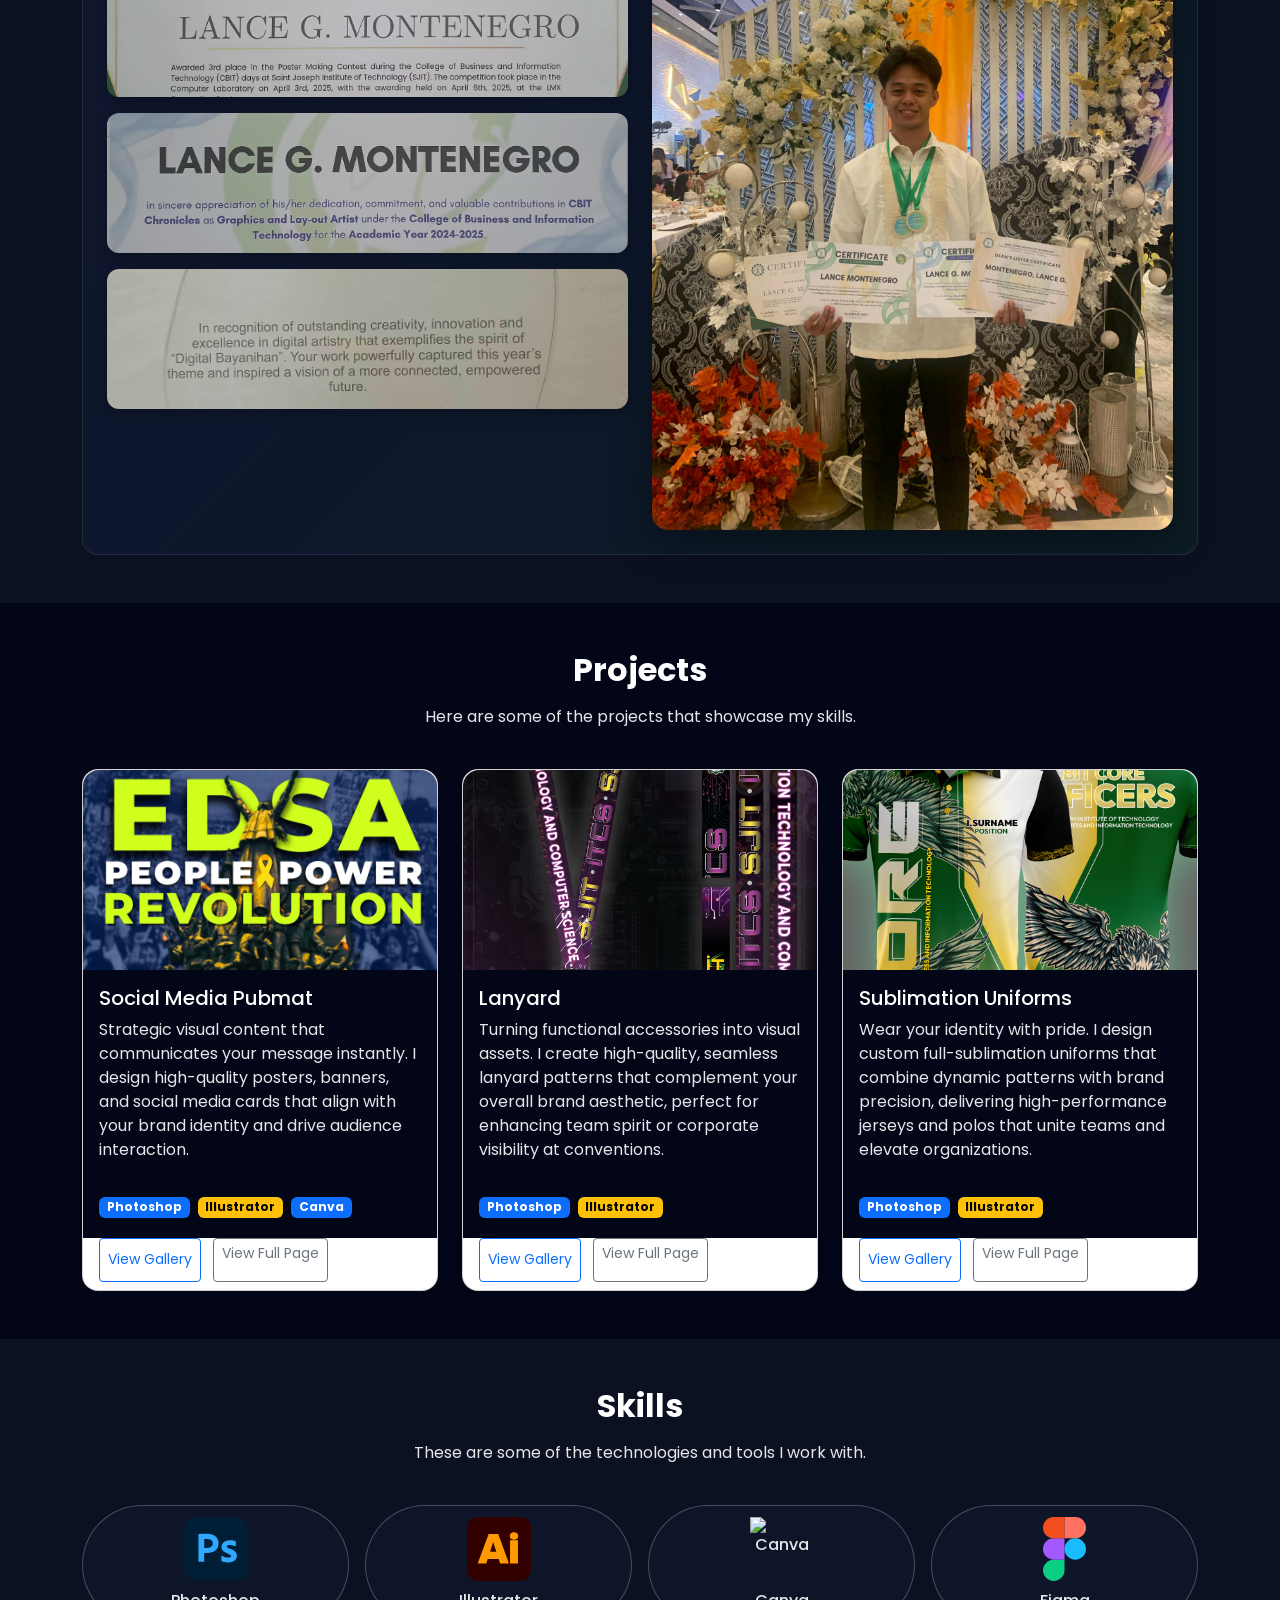
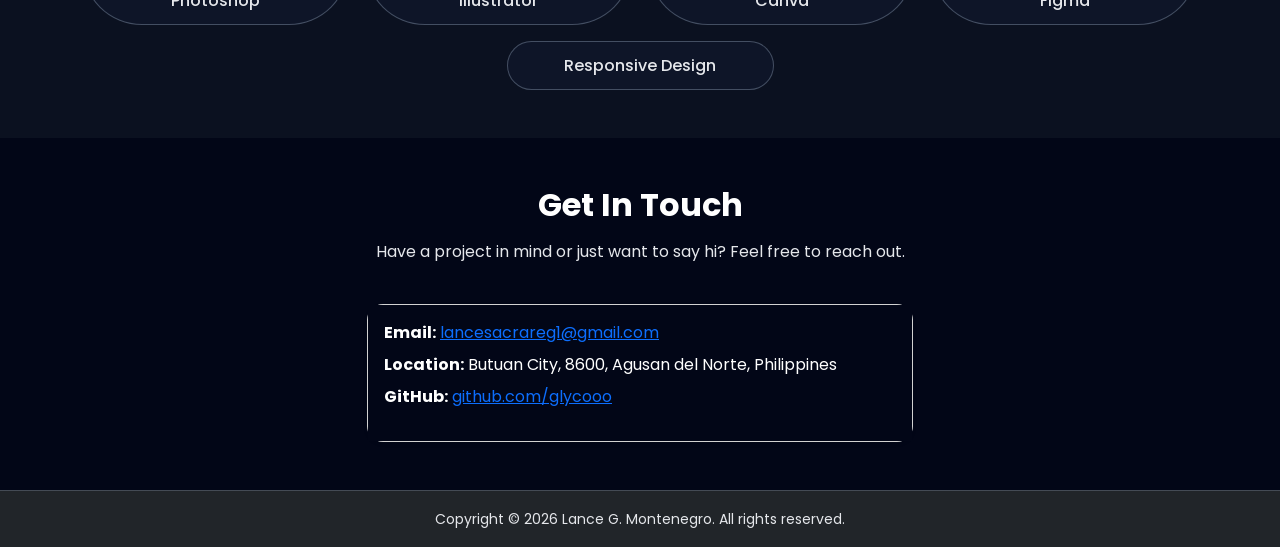
==== commit 870a71d1: "changed hero name" ====
--- a/index.html
+++ b/index.html
@@ -27,7 +27,7 @@
   <!-- Navbar -->
   <nav class="navbar navbar-expand-lg navbar-dark bg-dark fixed-top shadow-sm">
     <div class="container">
-      <a class="navbar-brand fw-bold" href="#hero">Glyco</a>
+      <a class="navbar-brand fw-bold" href="#hero">BLCKMTN DESIGN</a>
       <button class="navbar-toggler" type="button" data-bs-toggle="collapse" data-bs-target="#navbarNav"
         aria-controls="navbarNav" aria-expanded="false" aria-label="Toggle navigation">
         <span class="navbar-toggler-icon"></span>
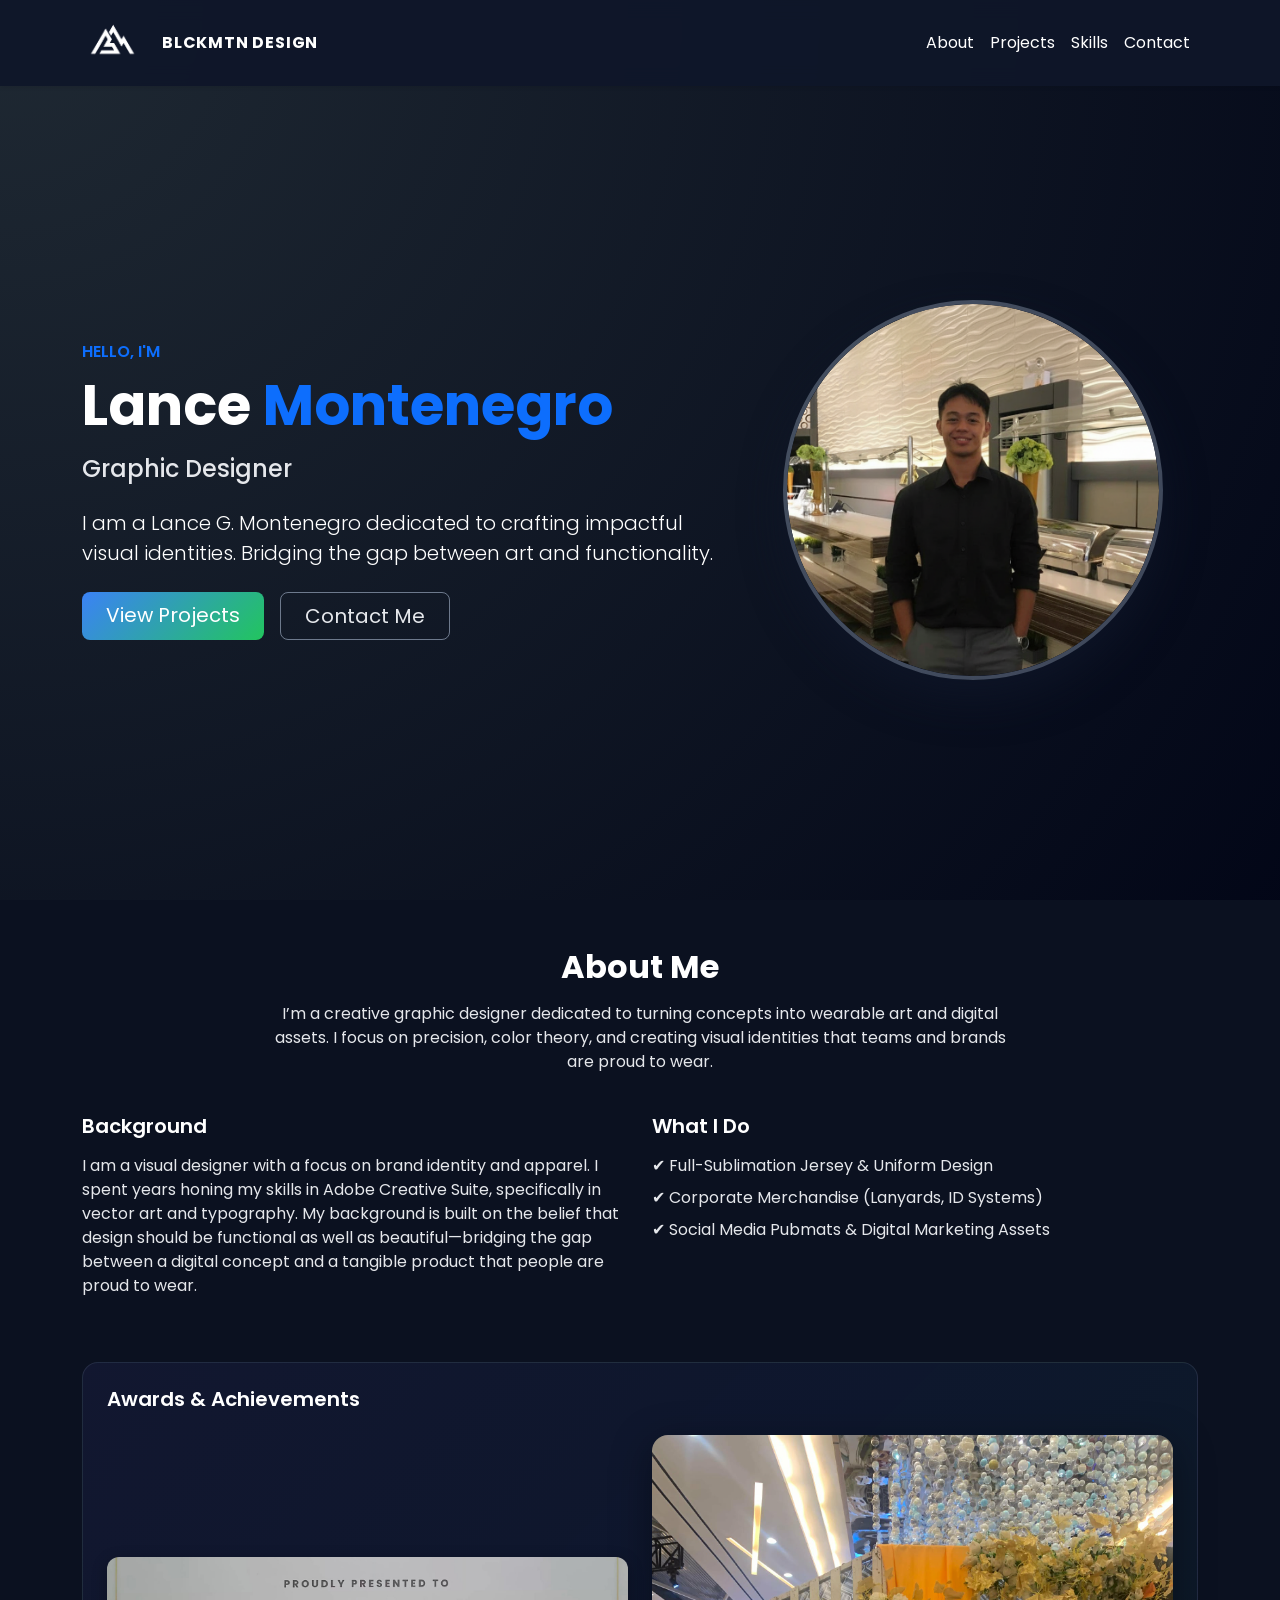
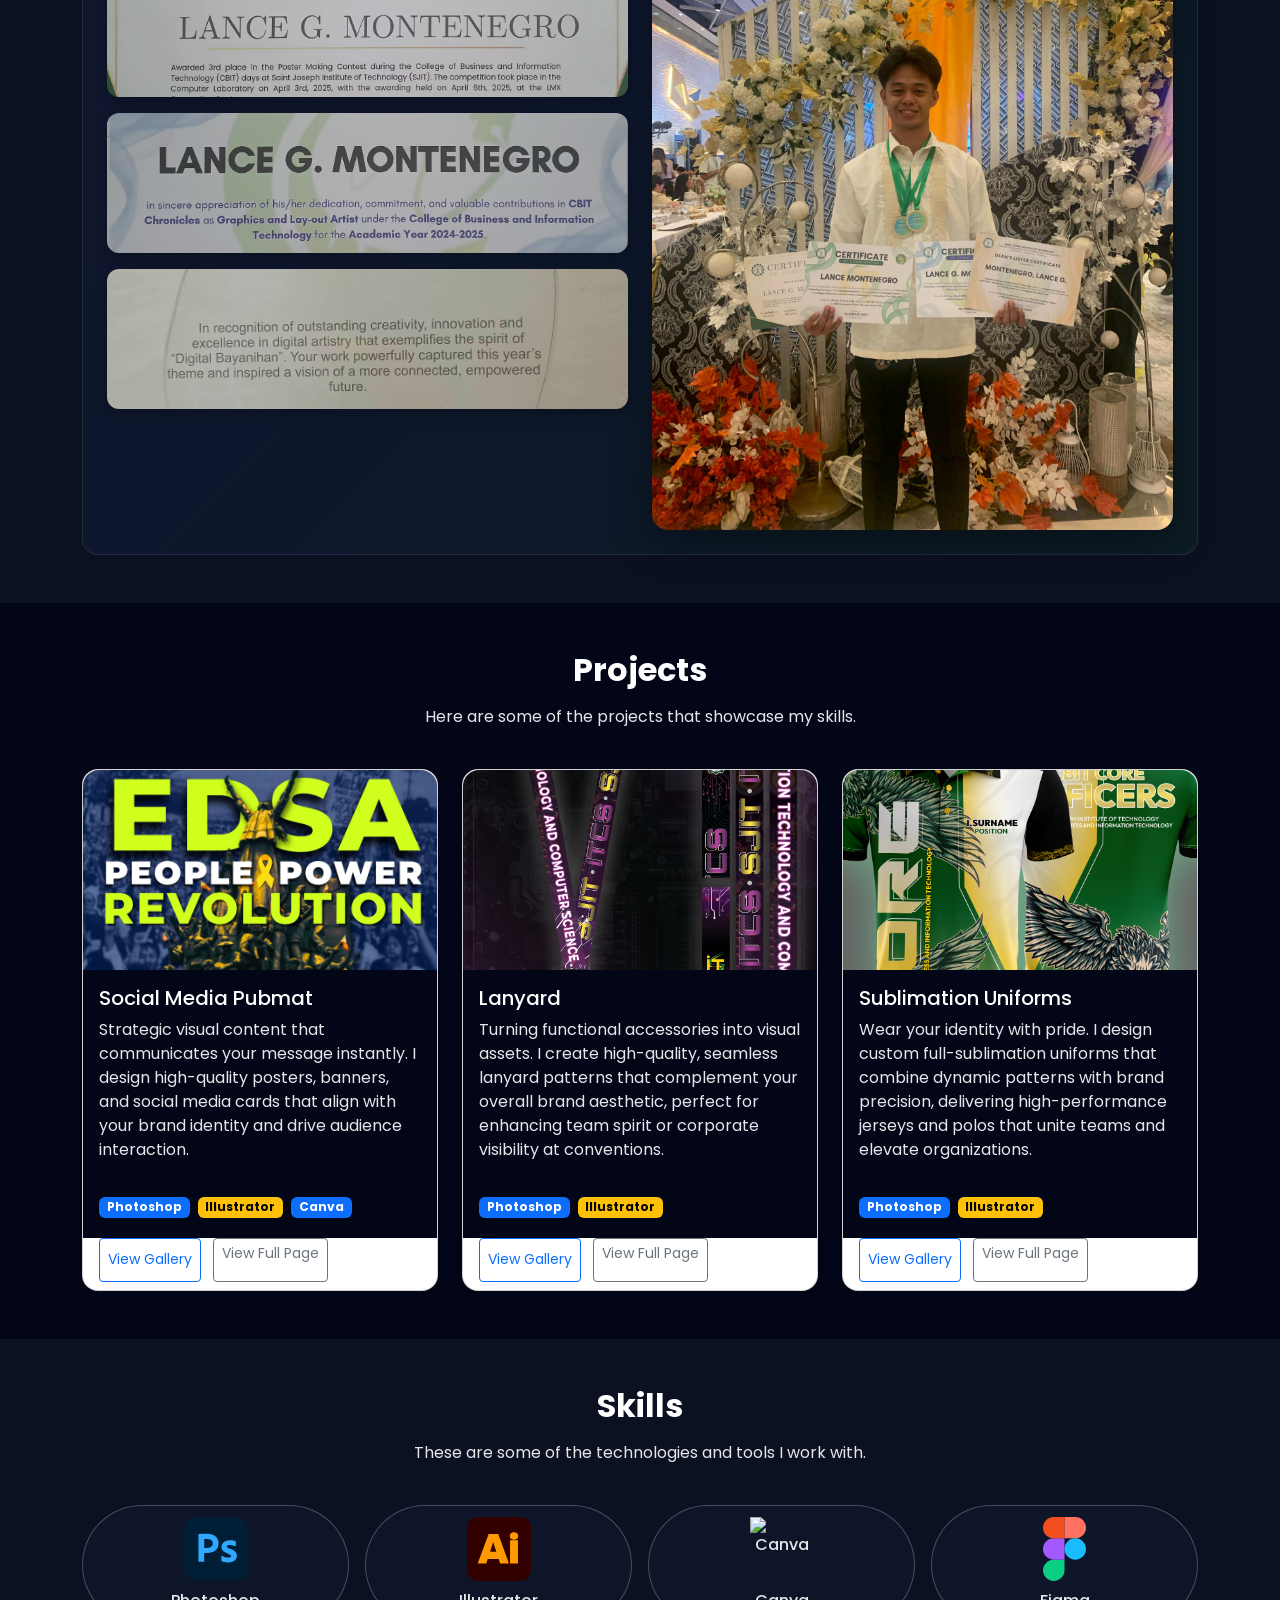
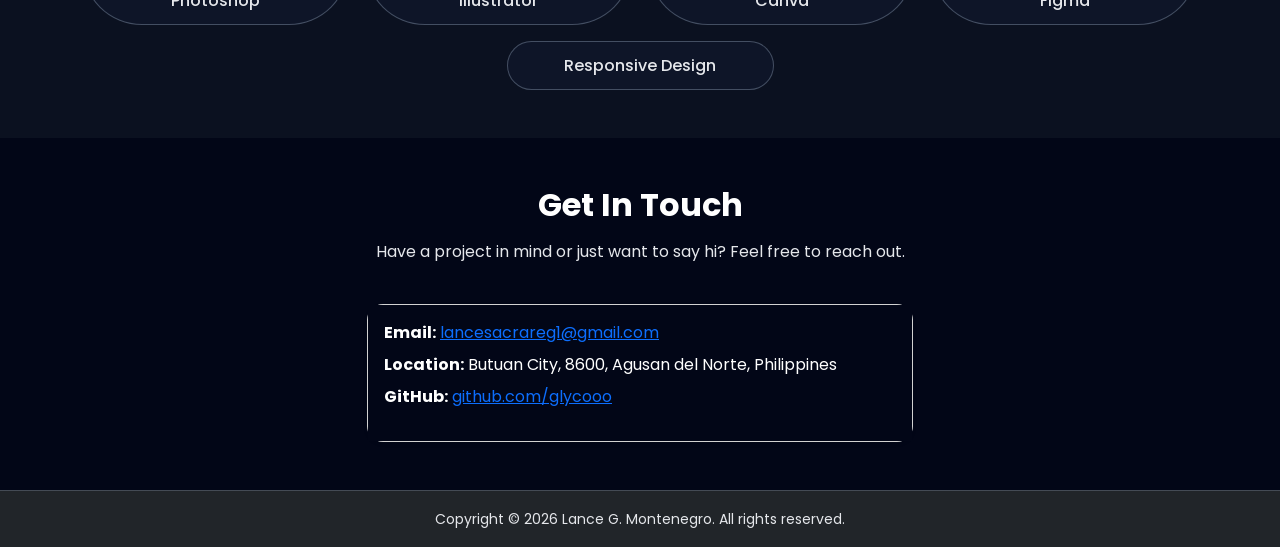
==== commit 9449601c: "added logo and changed the title" ====
--- a/index.html
+++ b/index.html
@@ -27,7 +27,10 @@
   <!-- Navbar -->
   <nav class="navbar navbar-expand-lg navbar-dark bg-dark fixed-top shadow-sm">
     <div class="container">
-      <a class="navbar-brand fw-bold" href="#hero">BLCKMTN DESIGN</a>
+      <a class="navbar-brand d-flex align-items-center fw-bold" href="#hero">
+        <img src="assets/logos/BLCKMTN Logo.png" alt="BLCKMTN Design Logo" class="navbar-logo me-2">
+        <span>BLCKMTN DESIGN</span>
+      </a>
       <button class="navbar-toggler" type="button" data-bs-toggle="collapse" data-bs-target="#navbarNav"
         aria-controls="navbarNav" aria-expanded="false" aria-label="Toggle navigation">
         <span class="navbar-toggler-icon"></span>
--- a/styles.css
+++ b/styles.css
@@ -356,3 +356,22 @@
   object-fit: cover;
 }
 
+.navbar-logo {
+  width: 60px;
+  height: auto;
+  object-fit: contain;
+}
+
+.navbar-brand {
+  font-size: 1.2rem;
+  color: #fff !important;
+  display: flex;
+  align-items: center;
+  gap: 12px;
+  font-size: 1rem;
+  font-weight: 600;
+}
+
+.navbar-brand:hover {
+  color: #fff !important;
+}
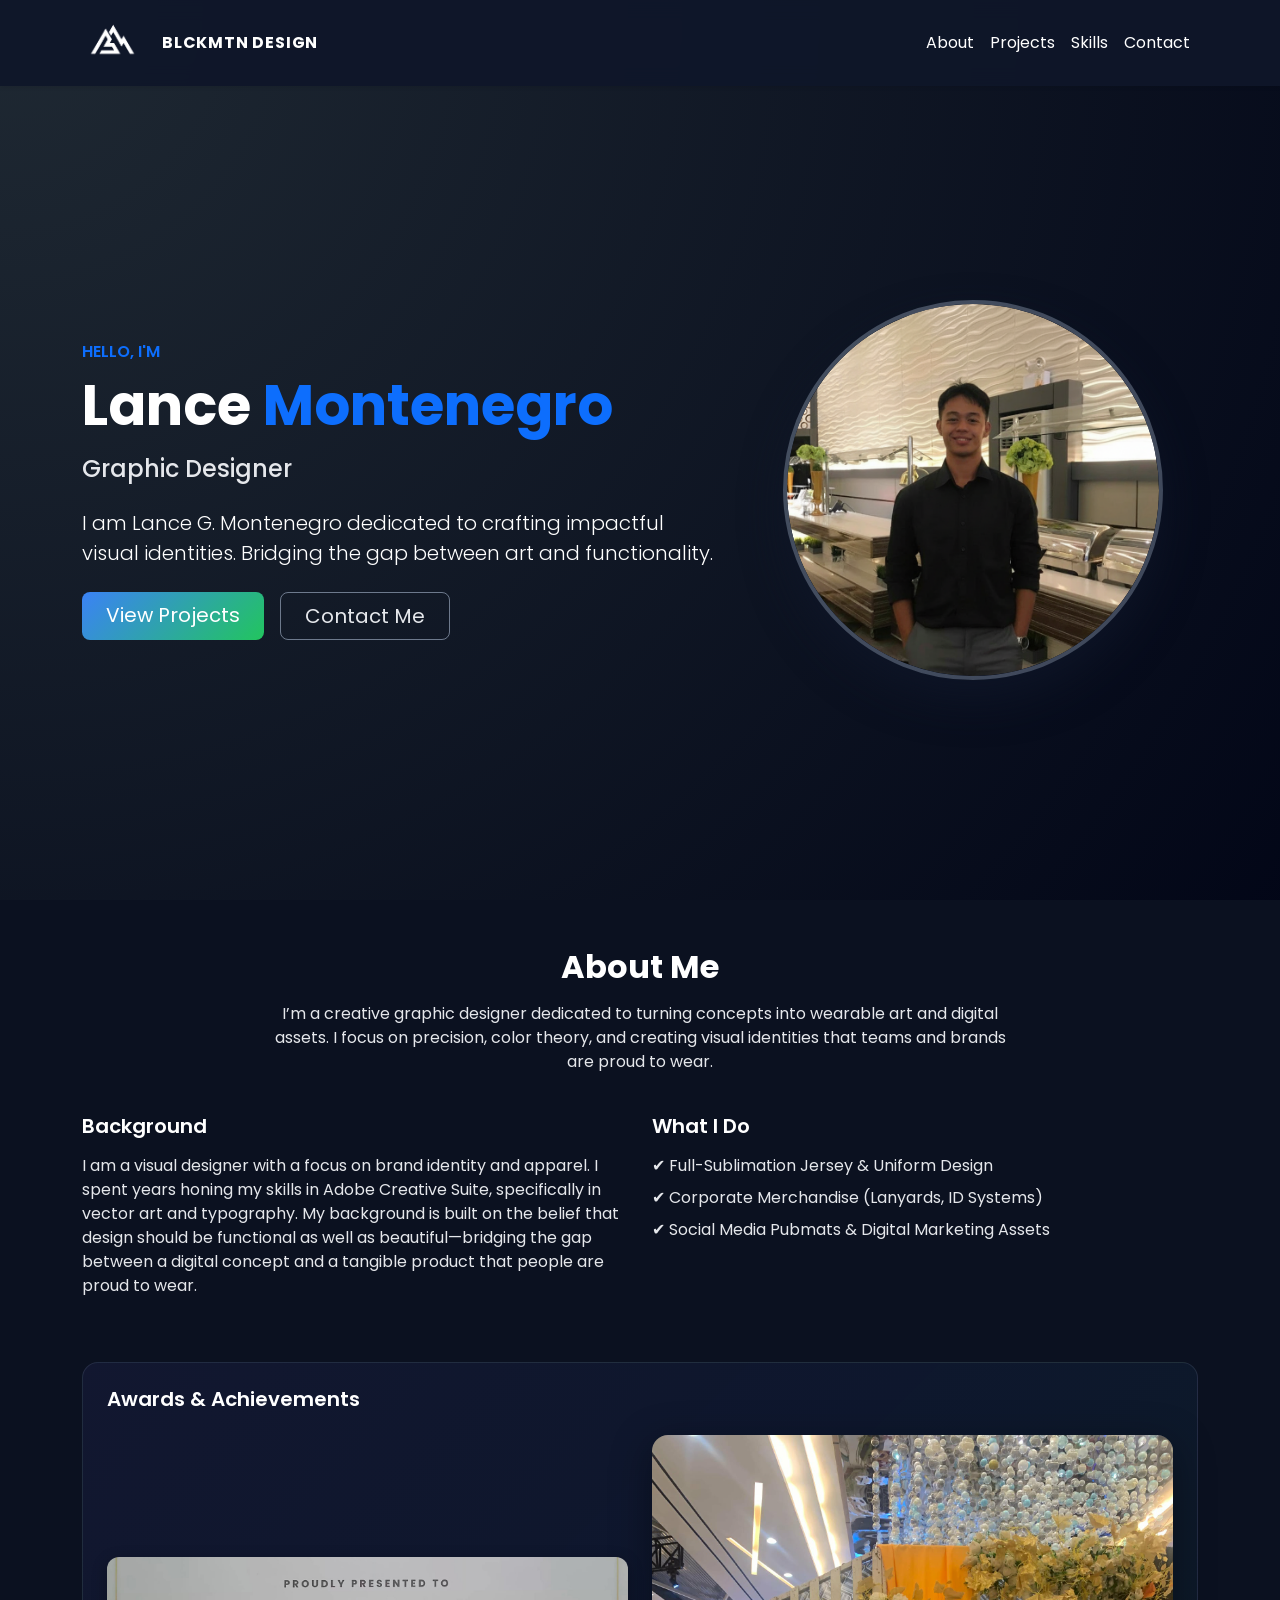
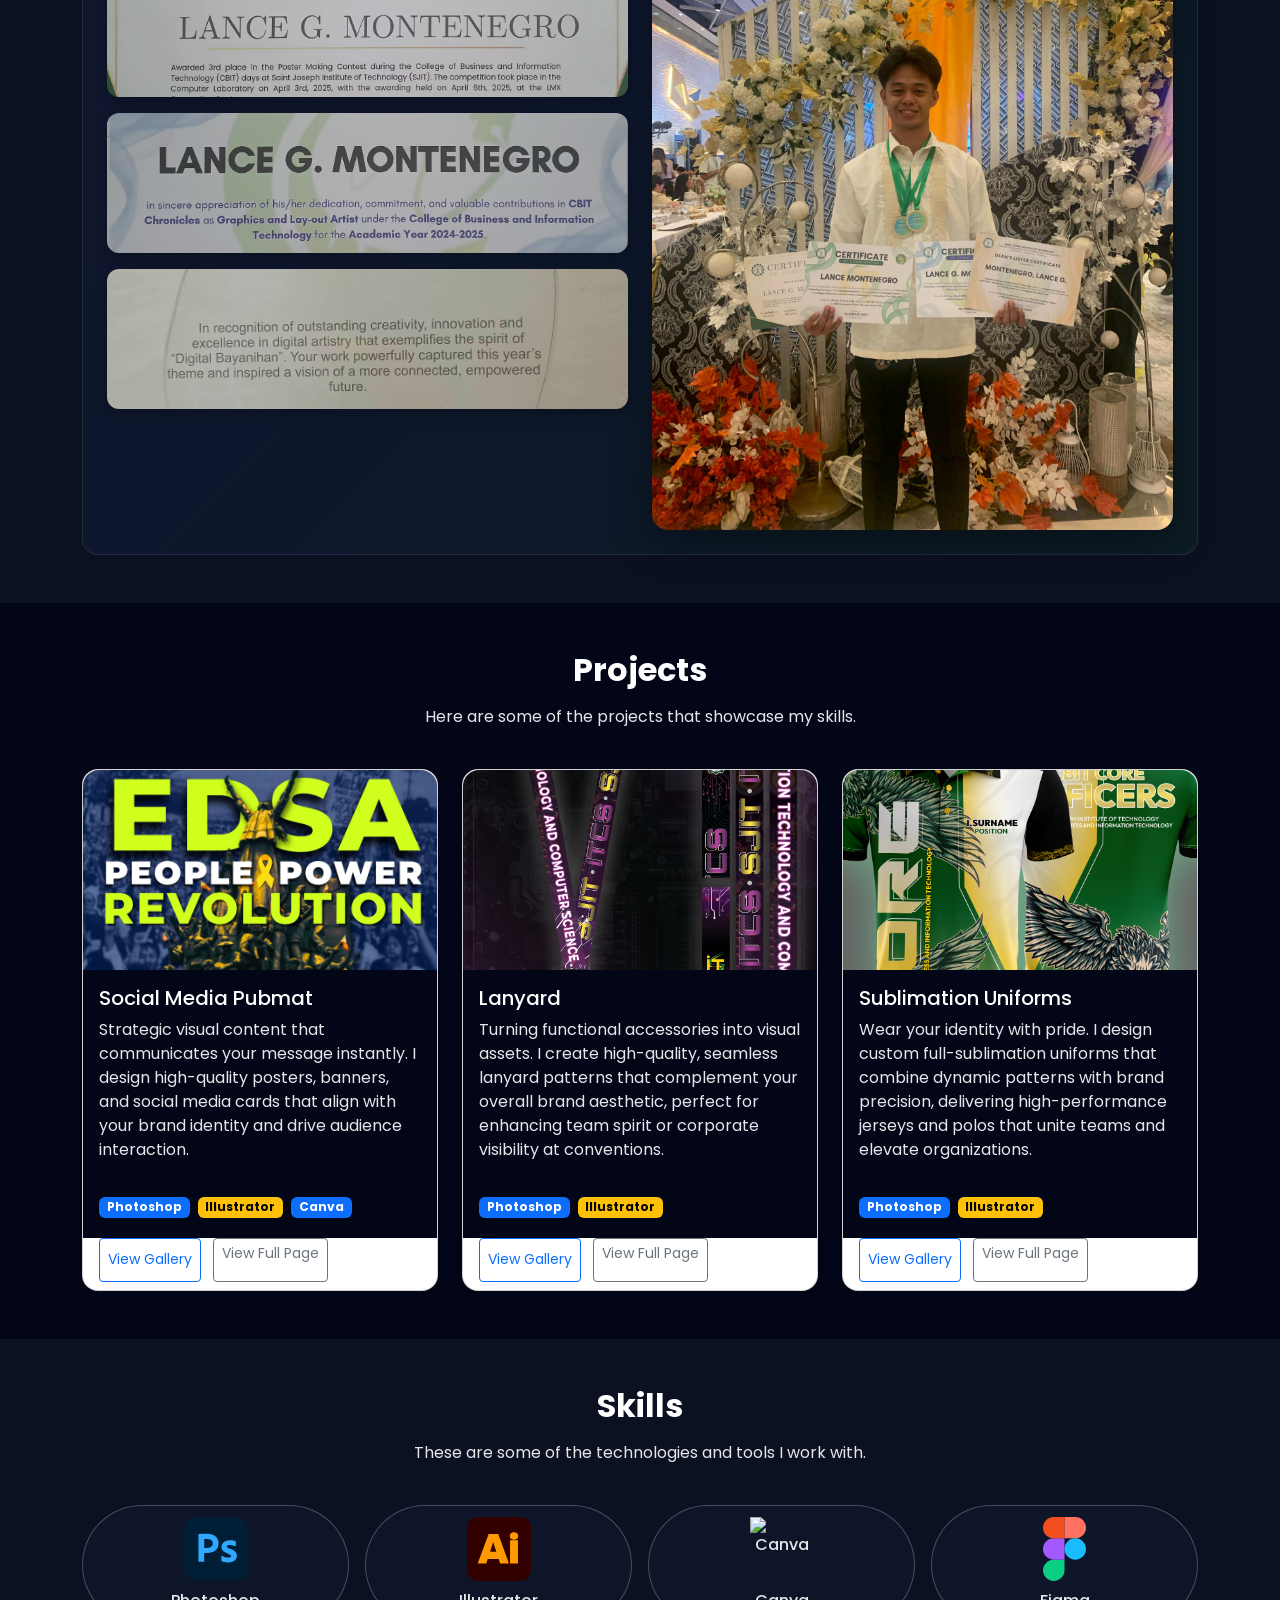
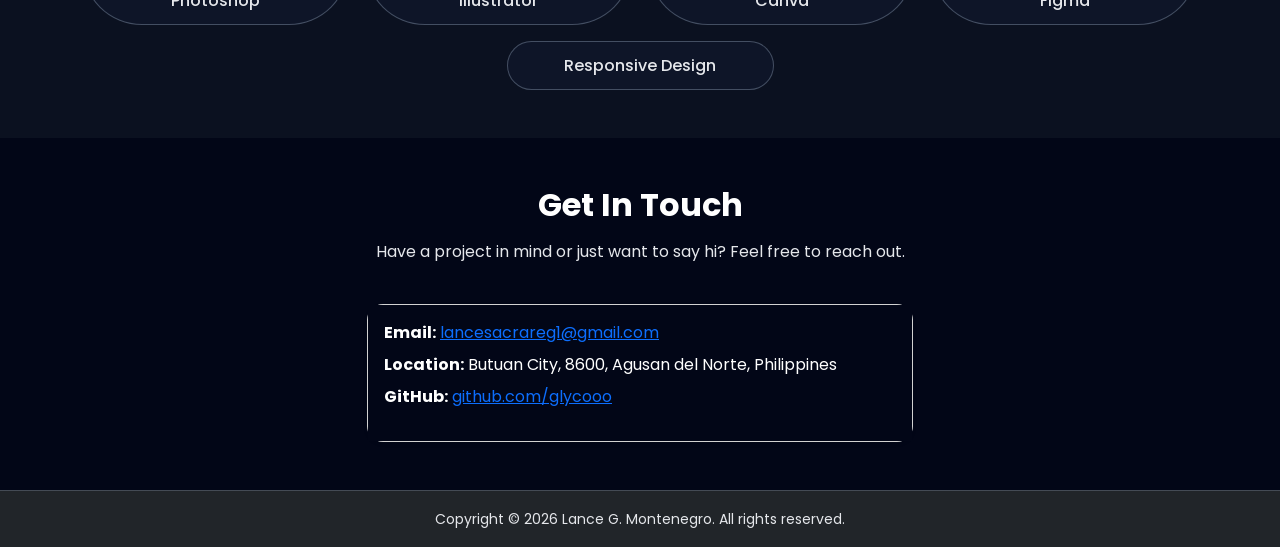
==== commit c02ade51: "changed description" ====
--- a/index.html
+++ b/index.html
@@ -63,7 +63,7 @@
           <h1 class="display-4 fw-bold mb-3">Lance <span class="text-primary">Montenegro</span></h1>
           <h2 class="h4 text-muted mb-4">Graphic Designer</h2>
           <p class="lead mb-4">
-            I am a Lance G. Montenegro dedicated to crafting impactful visual identities. Bridging the gap between art and functionality.
+            I am Lance G. Montenegro dedicated to crafting impactful visual identities. Bridging the gap between art and functionality.
           </p>
           <div class="d-flex flex-wrap gap-3">
             <a href="#projects" class="btn btn-primary btn-lg px-4">
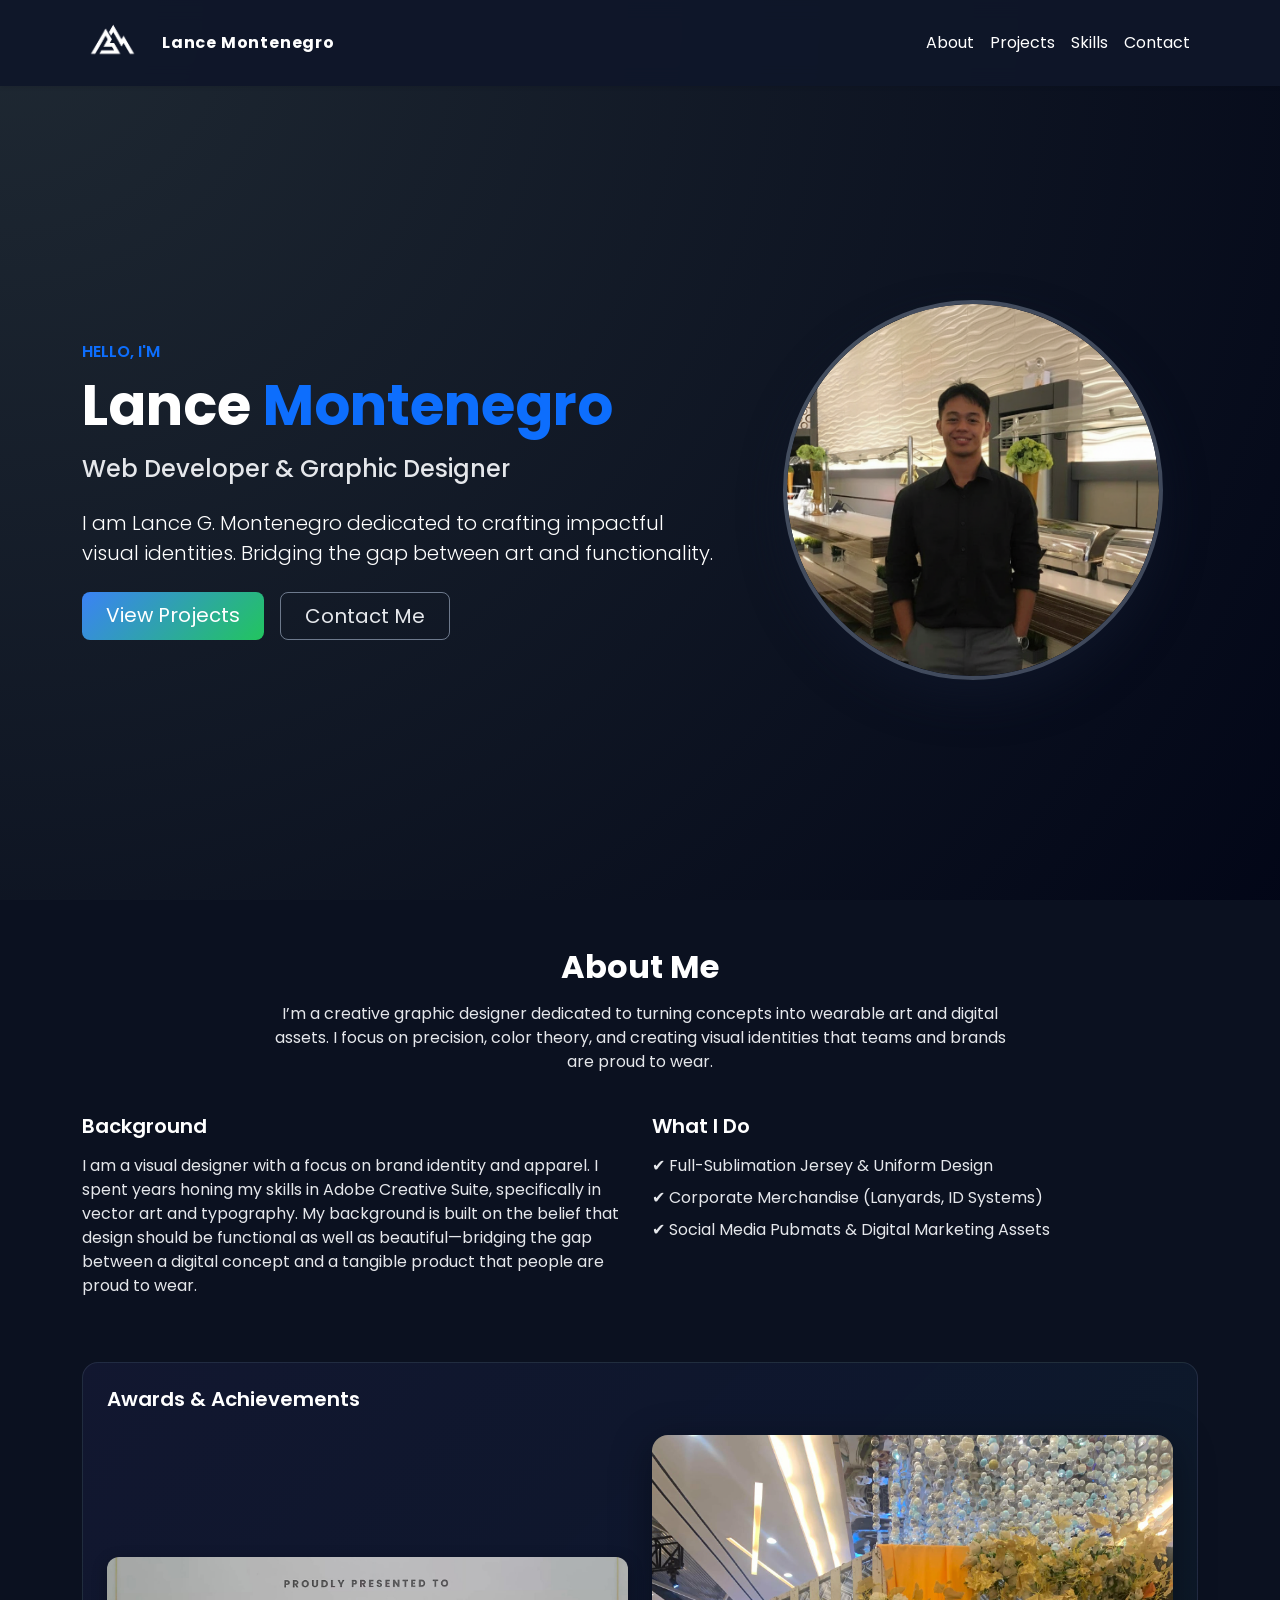
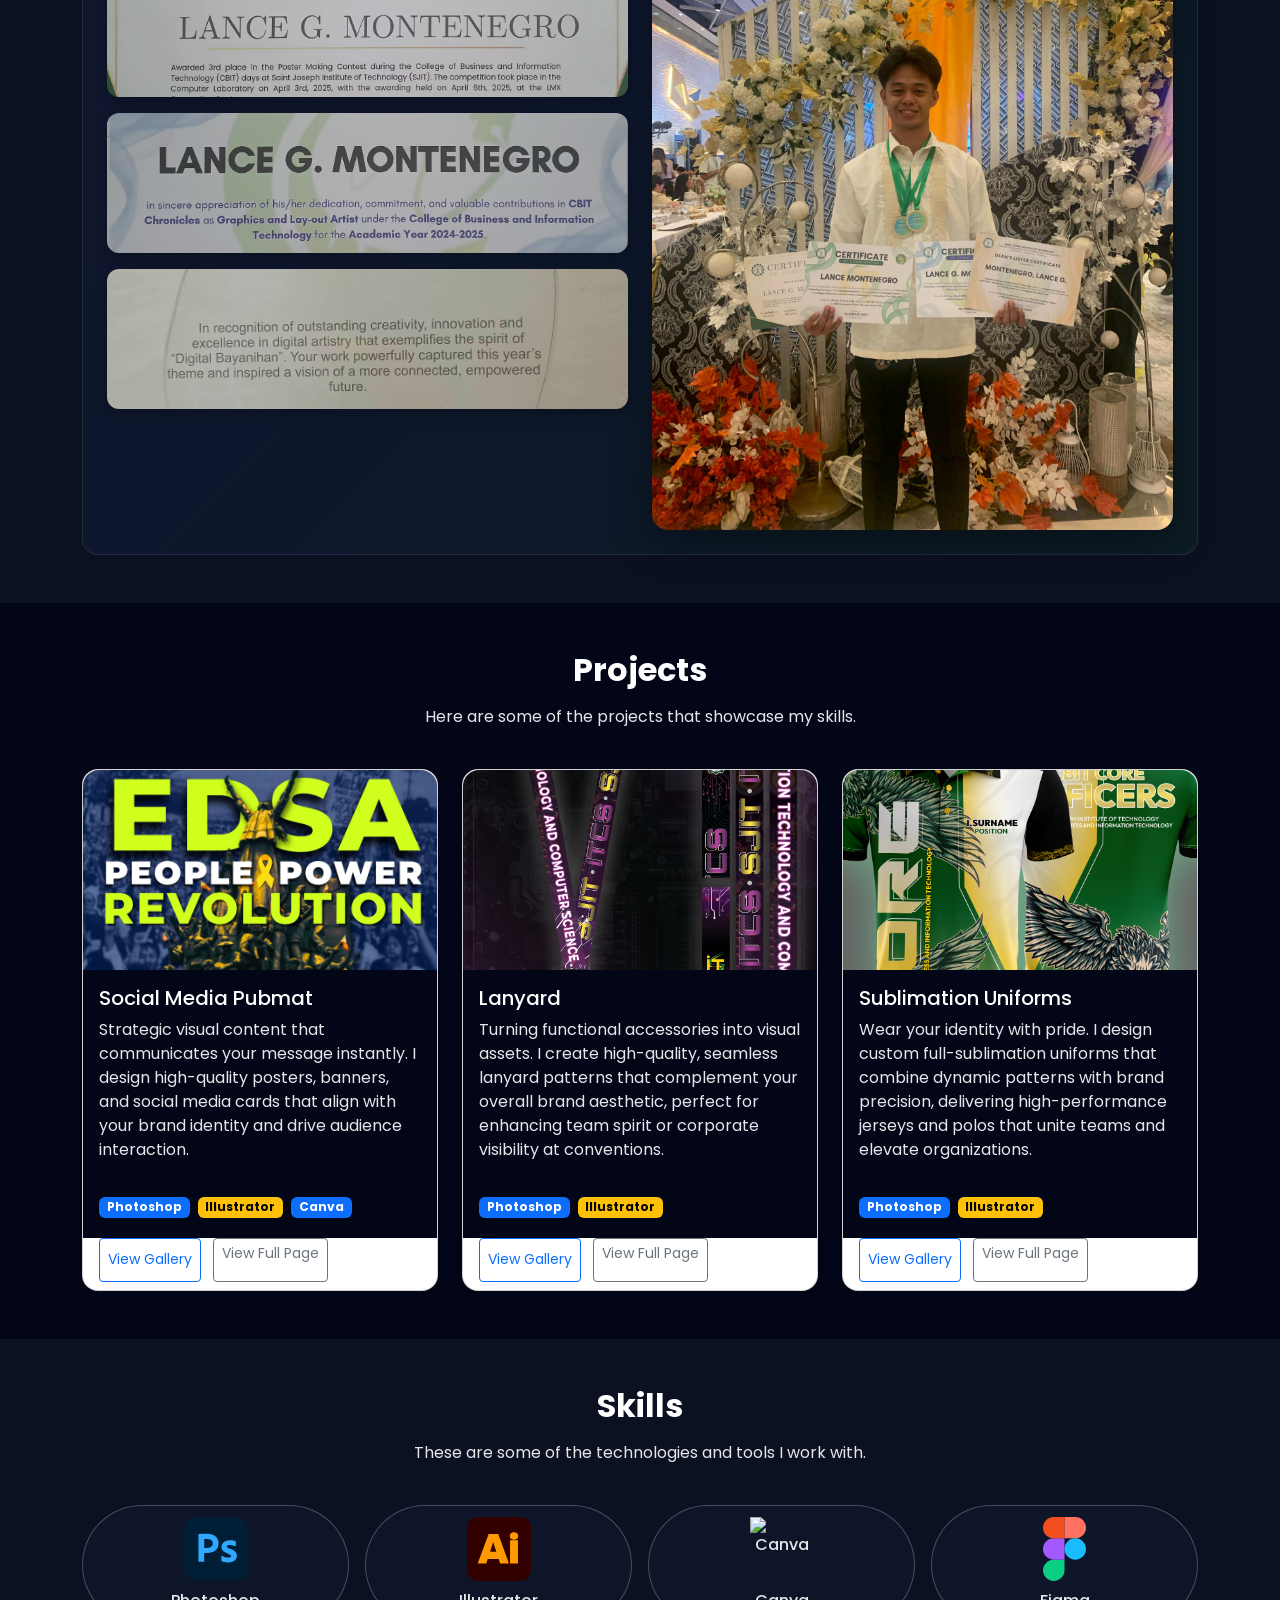
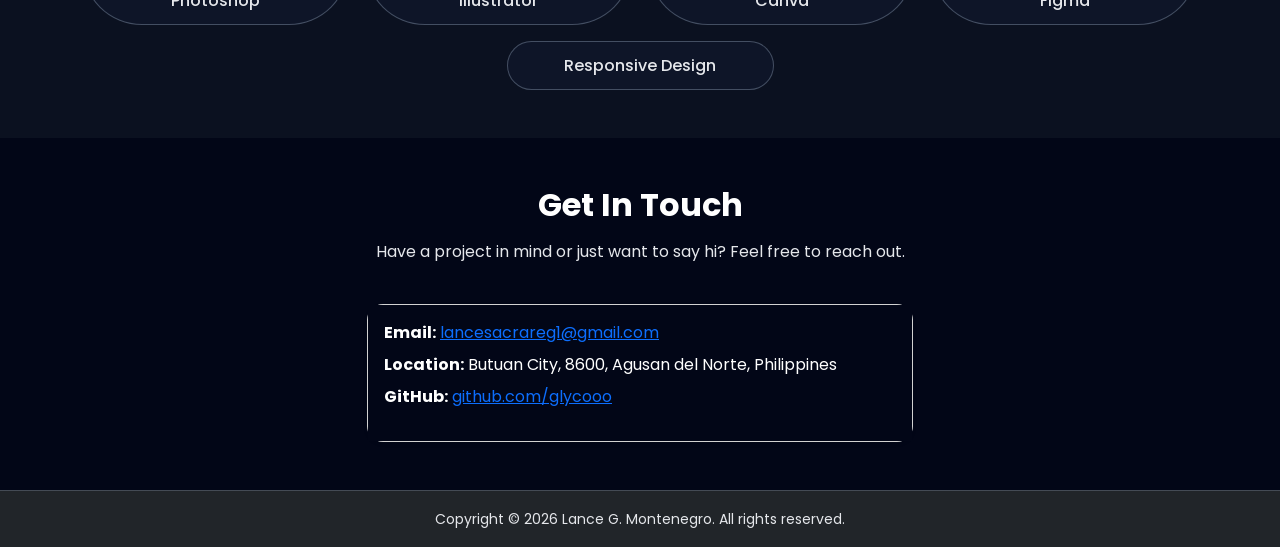
==== commit 5c4ee545: "edit position" ====
--- a/index.html
+++ b/index.html
@@ -29,7 +29,7 @@
     <div class="container">
       <a class="navbar-brand d-flex align-items-center fw-bold" href="#hero">
         <img src="assets/logos/BLCKMTN Logo.png" alt="BLCKMTN Design Logo" class="navbar-logo me-2">
-        <span>BLCKMTN DESIGN</span>
+        <span>Lance Montenegro</span>
       </a>
       <button class="navbar-toggler" type="button" data-bs-toggle="collapse" data-bs-target="#navbarNav"
         aria-controls="navbarNav" aria-expanded="false" aria-label="Toggle navigation">
@@ -61,7 +61,7 @@
         <div class="col-lg-7">
           <p class="text-uppercase text-primary fw-semibold mb-2">Hello, I'm</p>
           <h1 class="display-4 fw-bold mb-3">Lance <span class="text-primary">Montenegro</span></h1>
-          <h2 class="h4 text-muted mb-4">Graphic Designer</h2>
+          <h2 class="h4 text-muted mb-4">Web Developer & Graphic Designer</h2>
           <p class="lead mb-4">
             I am Lance G. Montenegro dedicated to crafting impactful visual identities. Bridging the gap between art and functionality.
           </p>
@@ -324,6 +324,7 @@
             <div class="col-6 col-md-4 col-lg-3"><img src="assets/Portfolio/poloshirt/OJT 2.jpg" class="gallery-img img-fluid rounded" alt="Sublimation uniform" loading="lazy" /></div>
             <div class="col-6 col-md-4 col-lg-3"><img src="assets/Portfolio/poloshirt/OJT6.jpg" class="gallery-img img-fluid rounded" alt="Sublimation uniform" loading="lazy" /></div>
             <div class="col-6 col-md-4 col-lg-3"><img src="assets/Portfolio/poloshirt/OJT7.jpg" class="gallery-img img-fluid rounded" alt="Sublimation uniform" loading="lazy" /></div>
+            <div class="col-6 col-md-4 col-lg-3"><img src="assets/Portfolio/poloshirt/SUGECO2.jpg" class="gallery-img img-fluid rounded" alt="Sublimation uniform" loading="lazy" /></div>
           </div>
         </div>
       </div>
